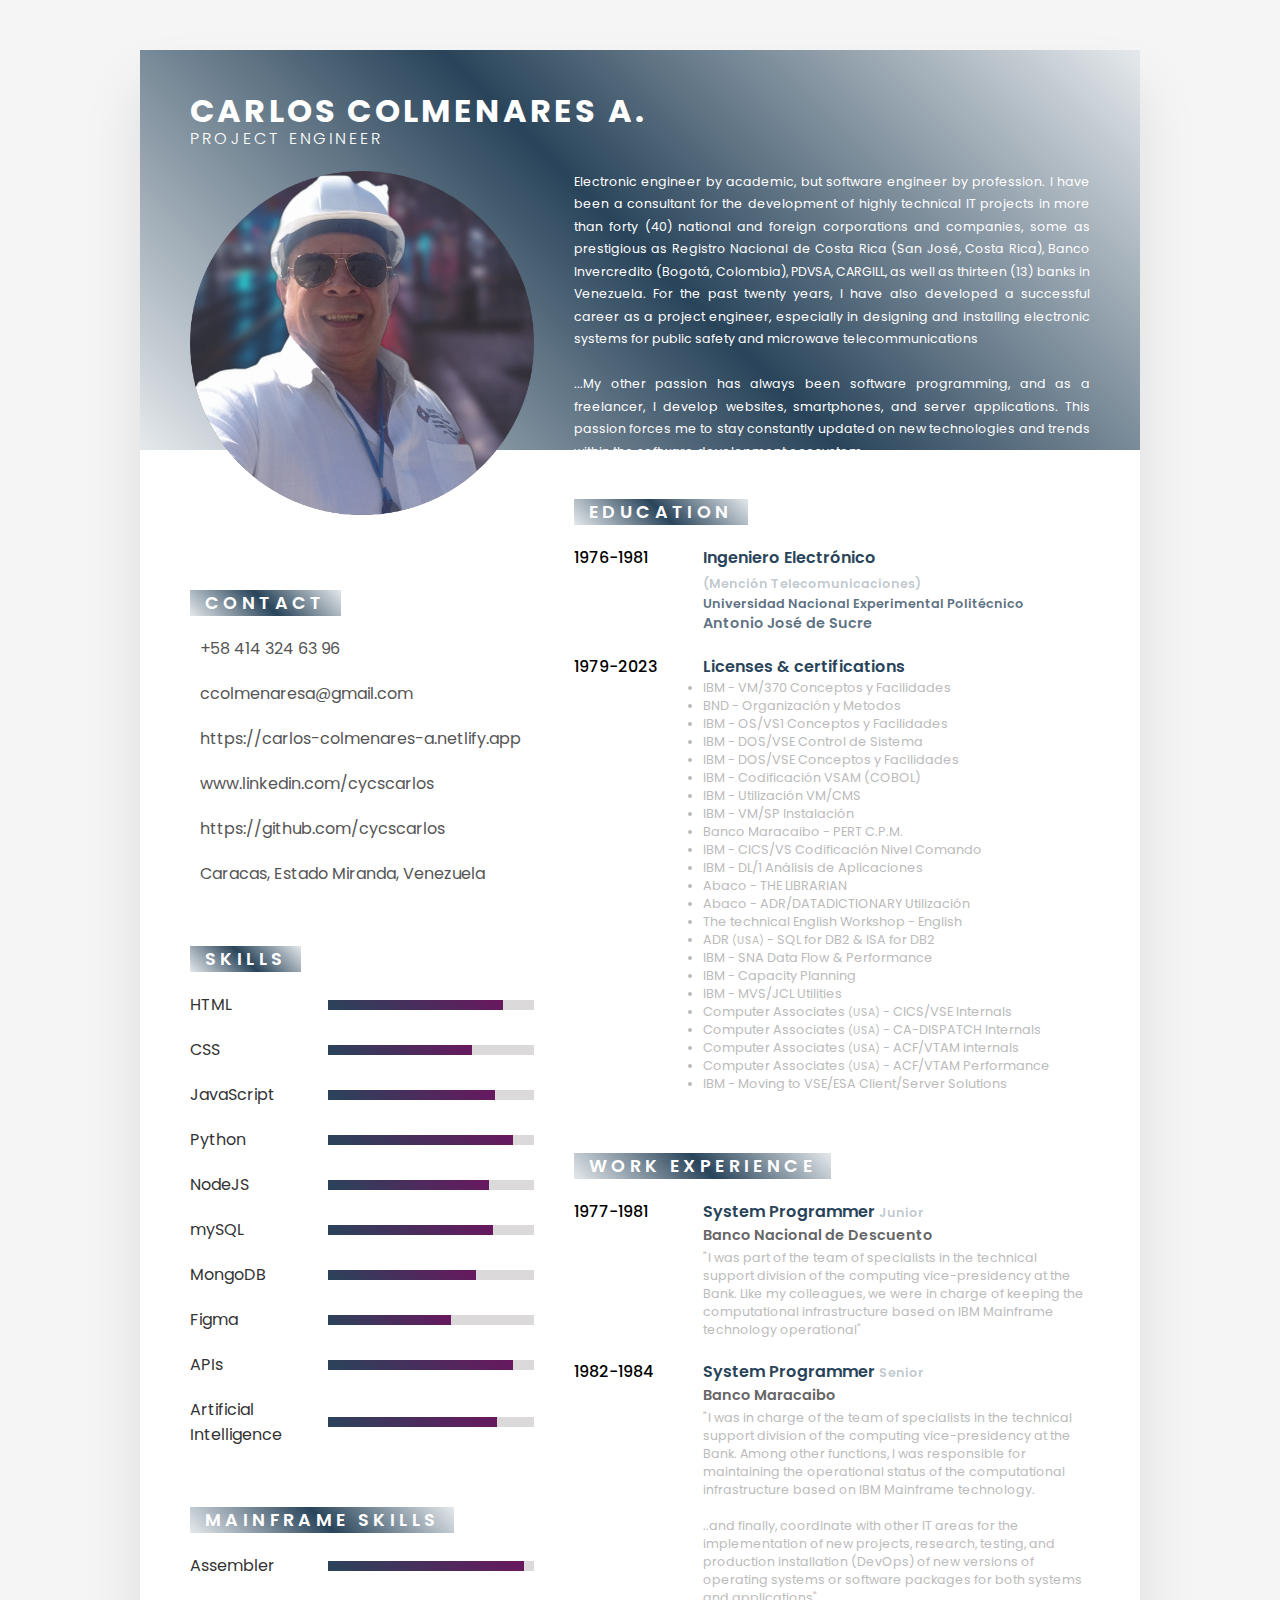
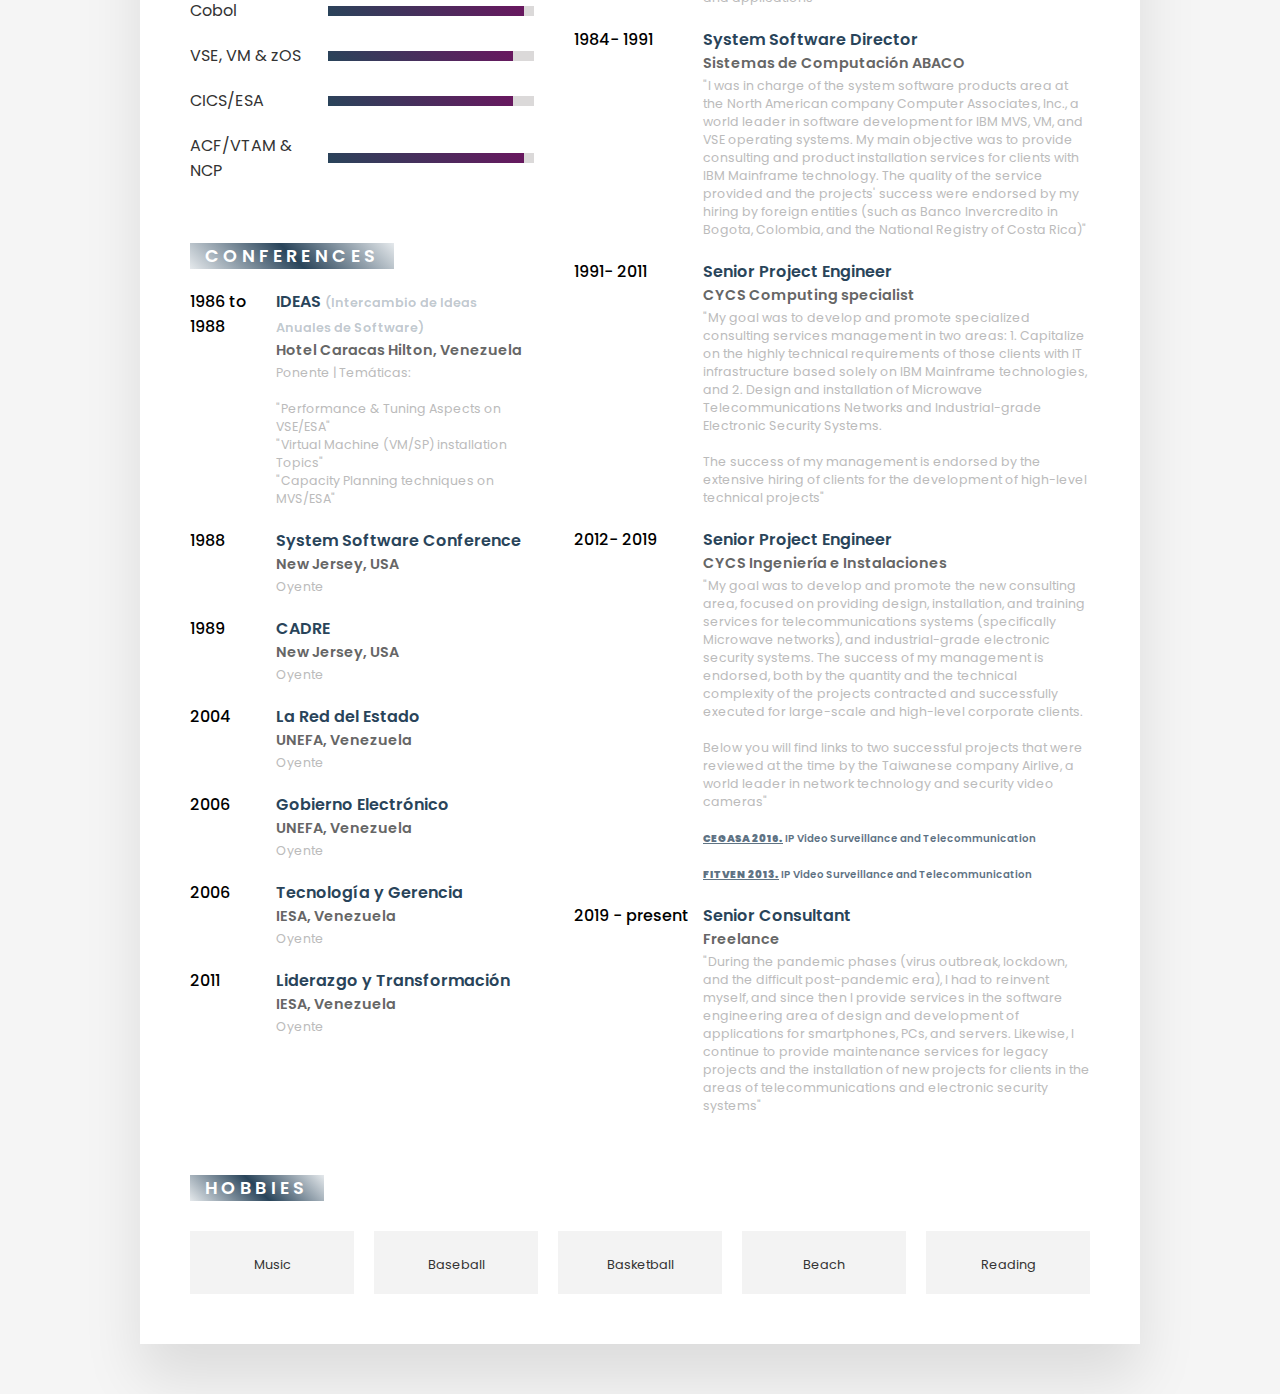
==== index.html @ c53e827c "Title" ====
<!DOCTYPE html>
<html lang="en">
  <head>
    <meta charset="UTF-8" />
    <meta http-equiv="X-UA-Compatible" content="IE=edge" />
    <meta name="viewport" content="width=device-width, initial-scale=1.0" />
    <link
      rel="stylesheet"
      href="https://cdnjs.cloudflare.com/ajax/libs/font-awesome/6.4.0/css/all.min.css"
      integrity="sha512-iecdLmaskl7CVkqkXNQ/ZH/XLlvWZOJyj7Yy7tcenmpD1ypASozpmT/E0iPtmFIB46ZmdtAc9eNBvH0H/ZpiBw=="
      crossorigin="anonymous"
      referrerpolicy="no-referrer"
    />
    <link
      rel="shortcut icon"
      href="./assets/img/favicon.png"
      type="image/x-icon"
    />
    <link rel="stylesheet" href="./assets/css/style.css" />
    <title>CV Clásico | Carlos Colmenares A.</title>
  </head>
  <body>
    <div class="container">
      <div class="top">
        <h2>Carlos Colmenares A.<br /><span>Project Engineer</span></h2>
        <div class="group">
          <div class="leftSide">
            <div class="imgBx">
              <img src="./assets/img/img.png" alt="" />
            </div>
          </div>
          <div class="rightSide">
            <p>
              Electronic engineer by academic, but software engineer by
              profession. I have been a consultant for the development of highly
              technical IT projects in more than forty (40) national and foreign
              corporations and companies, some as prestigious as Registro
              Nacional de Costa Rica (San José, Costa Rica), Banco Invercredito
              (Bogotá, Colombia), PDVSA, CARGILL, as well as thirteen (13) banks
              in Venezuela. For the past twenty years, I have also developed a
              successful career as a project engineer, especially in designing
              and installing electronic systems for public safety and microwave
              telecommunications<br /><br />...My other passion has always been
              software programming, and as a freelancer, I develop websites,
              smartphones, and server applications. This passion forces me to
              stay constantly updated on new technologies and trends within the
              software development ecosystem.
            </p>
          </div>
        </div>
      </div>

      <div class="bottom">
        <div class="left_side">
          <h4>Contact</h4>
          <ul class="contactInfo">
            <li>
              <span class="icon"><i class="fa-solid fa-phone"></i></span>
              <span class="text">+58 414 324 63 96</span>
            </li>
            <li>
              <span class="icon"><i class="fa-solid fa-envelope"></i></span>
              <span class="text">ccolmenaresa@gmail.com</span>
            </li>
            <li>
              <span class="icon"><i class="fa-solid fa-globe"></i></span>
              <a href="https://carlos-colmenares-a.netlify.app" target="_blank"
                ><span class="text"
                  >https://carlos-colmenares-a.netlify.app</span
                ></a
              >
            </li>
            <li>
              <span class="icon"><i class="fa-brands fa-linkedin-in"></i></span>
              <a
                href="https://www.linkedin.com/in/carlos-colmenares-a-5a717375/"
                target="_blank"
                ><span class="text">www.linkedin.com/cycscarlos</span></a
              >
            </li>
            <li>
              <span class="icon"><i class="fa-brands fa-github"></i></span>
              <a href="https://github.com/cycscarlos" target="_blank"
                ><span class="text">https://github.com/cycscarlos</span></a
              >
            </li>
            <li>
              <span class="icon"><i class="fa-solid fa-location-dot"></i></span>
              <span class="text">Caracas, Estado Miranda, Venezuela</span>
            </li>
          </ul>
          <h4>Skills</h4>
          <div class="skills">
            <div class="skillsBox" style="--i: 85%">
              <p>HTML</p>
              <div class="value"></div>
            </div>
            <div class="skillsBox" style="--i: 70%">
              <p>CSS</p>
              <div class="value"></div>
            </div>
            <div class="skillsBox" style="--i: 81%">
              <p>JavaScript</p>
              <div class="value"></div>
            </div>
            <div class="skillsBox" style="--i: 90%">
              <p>Python</p>
              <div class="value"></div>
            </div>
            <div class="skillsBox" style="--i: 78%">
              <p>NodeJS</p>
              <div class="value"></div>
            </div>
            <div class="skillsBox" style="--i: 80%">
              <p>mySQL</p>
              <div class="value"></div>
            </div>
            <div class="skillsBox" style="--i: 72%">
              <p>MongoDB</p>
              <div class="value"></div>
            </div>
            <div class="skillsBox" style="--i: 60%">
              <p>Figma</p>
              <div class="value"></div>
            </div>
            <div class="skillsBox" style="--i: 90%">
              <p>APIs</p>
              <div class="value"></div>
            </div>
            <div class="skillsBox" style="--i: 82%">
              <p>Artificial Intelligence</p>
              <div class="value"></div>
            </div>
          </div>

          <h4>Mainframe skills</h4>
          <div class="skills">
            <div class="skillsBox" style="--i: 95%">
              <p>Assembler</p>
              <div class="value"></div>
            </div>
            <div class="skillsBox" style="--i: 95%">
              <p>Cobol</p>
              <div class="value"></div>
            </div>
            <div class="skillsBox" style="--i: 90%">
              <p>VSE, VM & zOS</p>
              <div class="value"></div>
            </div>
            <div class="skillsBox" style="--i: 90%">
              <p>CICS/ESA</p>
              <div class="value"></div>
            </div>
            <div class="skillsBox" style="--i: 95%">
              <p>ACF/VTAM & NCP</p>
              <div class="value"></div>
            </div>
          </div>

          <h4>Conferences</h4>
          <div class="edu_group">
            <div class="edu_groupBx">
              <p>1986 to 1988</p>
              <div class="value">
                <b
                  >IDEAS
                  <small>(Intercambio de Ideas Anuales de Software)</small
                  ><br /><span>Hotel Caracas Hilton, Venezuela</span></b
                >
                <p>
                  Ponente | Temáticas:<br />
                  <br />
                  "Performance & Tuning Aspects on VSE/ESA"<br />
                  "Virtual Machine (VM/SP) installation Topics"<br />
                  "Capacity Planning techniques on MVS/ESA"
                </p>
              </div>
            </div>
            <div class="edu_groupBx">
              <p>1988</p>
              <div class="value">
                <b
                  >System Software Conference<br /><span
                    >New Jersey, USA</span
                  ></b
                >
                <p>Oyente</p>
              </div>
            </div>
            <div class="edu_groupBx">
              <p>1989</p>
              <div class="value">
                <b>CADRE<br /><span>New Jersey, USA</span></b>
                <p>Oyente</p>
              </div>
            </div>
            <div class="edu_groupBx">
              <p>2004</p>
              <div class="value">
                <b>La Red del Estado<br /><span>UNEFA, Venezuela</span></b>
                <p>Oyente</p>
              </div>
            </div>
            <div class="edu_groupBx">
              <p>2006</p>
              <div class="value">
                <b>Gobierno Electrónico<br /><span>UNEFA, Venezuela</span></b>
                <p>Oyente</p>
              </div>
            </div>
            <div class="edu_groupBx">
              <p>2006</p>
              <div class="value">
                <b>Tecnología y Gerencia<br /><span>IESA, Venezuela</span></b>
                <p>Oyente</p>
              </div>
            </div>
            <div class="edu_groupBx">
              <p>2011</p>
              <div class="value">
                <b
                  >Liderazgo y Transformación<br /><span
                    >IESA, Venezuela</span
                  ></b
                >
                <p>Oyente</p>
              </div>
            </div>
          </div>
        </div>

        <div class="right_side">
          <h4 class="adjstMargin">Education</h4>
          <div class="edu_group">
            <div class="edu_groupBx">
              <p>1976-1981</p>
              <div class="value">
                <b
                  >Ingeniero Electrónico<br />
                  <small>(Mención Telecomunicaciones)</small></b
                >
                <p class="degree">
                  Universidad Nacional Experimental Politécnico
                  <br /><b class="degree">Antonio José de Sucre</b>
                </p>
              </div>
            </div>
            <div class="edu_groupBx">
              <p>1979-2023</p>
              <div class="value">
                <b>Licenses & certifications</b>

                <ul>
                  <li>IBM - VM/370 Conceptos y Facilidades</li>
                  <li>BND - Organización y Metodos</li>
                  <li>IBM - OS/VS1 Conceptos y Facilidades</li>
                  <li>IBM - DOS/VSE Control de Sistema</li>
                  <li>IBM - DOS/VSE Conceptos y Facilidades</li>
                  <li>IBM - Codificación VSAM (COBOL)</li>
                  <li>IBM - Utilización VM/CMS</li>
                  <li>IBM - VM/SP Instalación</li>
                  <li>Banco Maracaibo - PERT C.P.M.</li>
                  <li>IBM - CICS/VS Codificación Nivel Comando</li>
                  <li>IBM - DL/1 Análisis de Aplicaciones</li>
                  <li>Abaco - THE LIBRARIAN</li>
                  <li>Abaco - ADR/DATADICTIONARY Utilización</li>
                  <li>The technical English Workshop - English</li>
                  <li>ADR <small>(USA)</small> - SQL for DB2 & ISA for DB2</li>
                  <li>IBM - SNA Data Flow & Performance</li>
                  <li>IBM - Capacity Planning</li>
                  <li>IBM - MVS/JCL Utilities</li>
                  <li>
                    Computer Associates <small>(USA)</small> - CICS/VSE
                    Internals
                  </li>
                  <li>
                    Computer Associates <small>(USA)</small> - CA-DISPATCH
                    Internals
                  </li>
                  <li>
                    Computer Associates <small>(USA)</small> - ACF/VTAM
                    internals
                  </li>
                  <li>
                    Computer Associates <small>(USA)</small> - ACF/VTAM
                    Performance
                  </li>
                  <li>IBM - Moving to VSE/ESA Client/Server Solutions</li>
                </ul>
              </div>
            </div>
          </div>

          <h4>Work Experience</h4>
          <div class="edu_group">
            <div class="edu_groupBx">
              <p>1977-1981</p>
              <div class="value">
                <b
                  >System Programmer <small>Junior</small><br /><span
                    >Banco Nacional de Descuento</span
                  ></b
                >
                <p>
                  "I was part of the team of specialists in the technical
                  support division of the computing vice-presidency at the Bank.
                  Like my colleagues, we were in charge of keeping the
                  computational infrastructure based on IBM Mainframe technology
                  operational"
                </p>
              </div>
            </div>
            <div class="edu_groupBx">
              <p>1982-1984</p>
              <div class="value">
                <b
                  >System Programmer <small>Senior</small><br /><span
                    >Banco Maracaibo</span
                  ></b
                >
                <p>
                  "I was in charge of the team of specialists in the technical
                  support division of the computing vice-presidency at the Bank.
                  Among other functions, I was responsible for maintaining the
                  operational status of the computational infrastructure based
                  on IBM Mainframe technology.<br /><br />
                  ..and finally, coordinate with other IT areas for the
                  implementation of new projects, research, testing, and
                  production installation (DevOps) of new versions of operating
                  systems or software packages for both systems and
                  applications"
                </p>
              </div>
            </div>
            <div class="edu_groupBx">
              <p>1984- 1991</p>
              <div class="value">
                <b
                  >System Software Director<br /><span
                    >Sistemas de Computación ABACO</span
                  ></b
                >
                <p>
                  "I was in charge of the system software products area at the
                  North American company Computer Associates, Inc., a world
                  leader in software development for IBM MVS, VM, and VSE
                  operating systems. My main objective was to provide consulting
                  and product installation services for clients with IBM
                  Mainframe technology. The quality of the service provided and
                  the projects' success were endorsed by my hiring by foreign
                  entities (such as Banco Invercredito in Bogota, Colombia, and
                  the National Registry of Costa Rica)"
                </p>
              </div>
            </div>
            <div class="edu_groupBx">
              <p>1991- 2011</p>
              <div class="value">
                <b
                  >Senior Project Engineer<br /><span
                    >CYCS Computing specialist</span
                  ></b
                >
                <p>
                  "My goal was to develop and promote specialized consulting
                  services management in two areas: 1. Capitalize on the highly
                  technical requirements of those clients with IT infrastructure
                  based solely on IBM Mainframe technologies, and 2. Design and
                  installation of Microwave Telecommunications Networks and
                  Industrial-grade Electronic Security Systems.<br /><br />The
                  success of my management is endorsed by the extensive hiring
                  of clients for the development of high-level technical
                  projects"
                </p>
              </div>
            </div>
            <div class="edu_groupBx">
              <p>2012- 2019</p>
              <div class="value">
                <b
                  >Senior Project Engineer<br /><span
                    >CYCS Ingeniería e Instalaciones</span
                  ></b
                >
                <p>
                  "My goal was to develop and promote the new consulting area,
                  focused on providing design, installation, and training
                  services for telecommunications systems (specifically
                  Microwave networks), and industrial-grade electronic security
                  systems. The success of my management is endorsed, both by the
                  quantity and the technical complexity of the projects
                  contracted and successfully executed for large-scale and
                  high-level corporate clients.
                  <br /><br />Below you will find links to two successful
                  projects that were reviewed at the time by the Taiwanese
                  company Airlive, a world leader in network technology and
                  security video cameras"<br /><br />

                  <span class="icon"
                    ><i class="fa-solid fa-arrow-up-right-from-square"></i>
                  </span>
                  <a
                    href="https://airlivela.blogspot.com/2016/04/implementan-un-sistema-de-video.html?utm_source=feedburner&utm_medium=email&utm_campaign=Feed:+blogspot/nkNtE+(Air+Live+Latin+America)"
                    target="_blank"
                    ><span class="text"
                      ><strong>CEGASA 2016.</strong> IP Video Surveillance and
                      Telecommunication</span
                    ></a
                  ><br /><br />
                  <span class="icon"
                    ><i class="fa-solid fa-arrow-up-right-from-square"></i
                  ></span>
                  <a
                    href="https://airlivela.blogspot.com/2013/11/fitven-2013-de-venezuela-confio-en-las.html?utm_source=feedburner&utm_medium=email&utm_campaign=Feed:+blogspot/nkNtE+(Air+Live+Latin+America)"
                    target="_blank"
                    ><span class="text"
                      ><strong>FITVEN 2013.</strong> IP Video Surveillance and
                      Telecommunication</span
                    ></a
                  >
                </p>
              </div>
            </div>
            <div class="edu_groupBx">
              <p>2019 - present</p>
              <div class="value">
                <b>Senior Consultant<br /><span>Freelance</span></b>
                <p>
                  "During the pandemic phases (virus outbreak, lockdown, and the
                  difficult post-pandemic era), I had to reinvent myself, and
                  since then I provide services in the software engineering area
                  of design and development of applications for smartphones,
                  PCs, and servers. Likewise, I continue to provide maintenance
                  services for legacy projects and the installation of new
                  projects for clients in the areas of telecommunications and
                  electronic security systems"
                </p>
              </div>
            </div>
          </div>
        </div>
      </div>

      <div class="hobbies">
        <h4>Hobbies</h4>
        <ul>
          <li>
            <i class="fa-solid fa-music"></i>
            <p>Music</p>
          </li>
          <li>
            <i class="fa-solid fa-baseball-bat-ball"></i>
            <p>Baseball</p>
          </li>
          <li>
            <i class="fa-solid fa-basketball"></i>
            <p>Basketball</p>
          </li>
          <li>
            <i class="fa-solid fa-umbrella-beach"></i>
            <p>Beach</p>
          </li>
          <li>
            <i class="fa-solid fa-book"></i>
            <p>Reading</p>
          </li>
        </ul>
      </div>
    </div>
  </body>
</html>
---- assets/css/style.css ----
@import url("https://fonts.googleapis.com/css2?family=Open+Sans+Condensed:ital,wght@0,300;0,700;1,300&family=Open+Sans:ital,wght@0,300;0,400;1,300&family=Poppins:200,300,400,500,600,700,800,900&display=swap");

* {
  margin: 0;
  box-sizing: border-box;
  padding: 0;
  font-family: "Poppins", sans-serif;
}

body {
  display: flex;
  justify-content: center;
  align-items: center;
  min-height: 100vh;
  background-color: #f5f5f5;

  --step--4: clamp(0.58rem, 0.55rem + 0.12vw, 0.64rem);
  --step--3: clamp(0.69rem, 0.65rem + 0.21vw, 0.8rem);
  --step--2: clamp(0.75rem, 0.71rem + 0.27vw, 0.9rem);
  --step--1: clamp(0.83rem, 0.77rem + 0.33vw, 1rem);

  --h2: clamp(1rem, 0.0282rem + 3.7559vw, 2rem); /* 2em */
  --subtitle: clamp(0.4rem, -0.007rem + 1.57vw, 1rem); /* .4em */
  --hero: clamp(0.625rem, 0.519rem + 0.41vw, 0.781rem); /* 0.75em; */
  --h4: clamp(0.875rem, 0.722rem + 0.59vw, 1.1rem); /* 1.1em; */
}

.container {
  position: relative;
  width: 100%;
  max-width: 1000px;
  min-height: 1000px;
  background: #fff;
  margin: 50px;
  box-shadow: 0 35px 55px rgba(0, 0, 0, 0.1);
}

.top {
  position: relative;
  width: 100%;
  height: 400px;
  /* height: fit-content; */
  /* background: linear-gradient(45deg, #29445a, #69175f); */
  background: linear-gradient(45deg, #e5e9ec, #29445a, #e5e9ec);
  padding: 50px;
}

h2 {
  font-size: var(--h2);
  color: #fff;
  text-transform: uppercase;
  line-height: 0.7em;
  letter-spacing: 0.1em;
}

h2 span {
  font-size: var(--subtitle);
  font-weight: 300;
}

.group {
  position: relative;
  display: grid;
  gap: 40px;
  width: 100%;
  grid-template-columns: 2fr 3fr;
  margin-top: 20px;
}

.group .imgBx {
  position: relative;
  width: 100%;
}

.group .imgBx img {
  /* width: 100%; */
  /* width: clamp(250px, 100%, 800px); */
  width: clamp(10vw, 100%, 110%);
}

.group p {
  font-size: var(--hero);
  line-height: 1.8;
  text-align: justify;
  color: #fff;
}

.bottom {
  position: relative;
  display: grid;
  margin: 50px 50px 0;
  gap: 40px;
  grid-template-columns: 2fr 3fr;
}

.bottom .left_side {
  margin-top: 50px;
}

h4 {
  font-size: var(--h4);
  text-transform: uppercase;
  letter-spacing: 0.25em;
  color: #fff;
  /* background: linear-gradient(30deg, #29445a, #69175f, #29445a); */
  background: linear-gradient(45deg, #e5e9ec, #29445a, #e5e9ec);
  font-weight: 600;
  padding: 0 15px;
  margin-top: 40px;
  display: inline-flex;
}

.contactInfo {
  position: relative;
  display: flex;
  flex-direction: column;
  gap: 20px;
  margin: 20px 0;
}

.contactInfo li {
  list-style: none;
  display: flex;
  gap: 10px;
  font-size: var(--step--1);
}

.contactInfo li a {
  text-decoration: none;
}

.contactInfo li .icon {
  color: #29575a;
}

.contactInfo li .text {
  color: #555;
}

.contactInfo li a span.text:hover {
  color: #aadadd;
}

.skills {
  position: relative;
  width: 100%;
  display: flex;
  flex-direction: column;
  gap: 20px;
  margin: 20px 0;
}

.skills .skillsBox {
  position: relative;
  display: grid;
  align-items: center;
  grid-template-columns: 2fr 3fr;
}

.skills .skillsBox p {
  color: #333;
  font-size: var(--step--1);
}

.skills .skillsBox .value {
  position: relative;
  width: 100%;
  height: 10px;
  /* background: #eee; */
  background: #dbd9d9;
}

.skills .skillsBox .value::before {
  content: "";
  position: absolute;
  width: var(--i);
  height: 100%;
  background: linear-gradient(45deg, #29445a, #69175f);
}

.skills .value {
  font-size: var(--step--1);
}

.adjstMargin {
  margin-top: -10px;
}

.edu_group {
  position: relative;
  width: 100%;
  display: flex;
  flex-direction: column;
  gap: 20px;
  margin: 20px 0;
}

.edu_groupBx {
  position: relative;
  display: grid;
  grid-template-columns: 1fr 3fr;
}

.edu_groupBx p:nth-child(1) {
  font-weight: 500;
  font-size: var(--step--1);
}

.edu_groupBx .value b {
  font-weight: 600;
  color: #29445a;
  font-size: var(--step--1);
}

.edu_groupBx .value b span {
  position: relative;
  top: -2px;

  font-size: var(--step--2);
  color: #666;
}

.edu_groupBx .value b small {
  font-size: var(--step--3);
  color: rgb(41, 68, 90, 0.3);
}

.edu_groupBx .value b.degree {
  font-weight: 600;
  color: rgb(41, 68, 90, 0.75);
  font-size: var(--step--2);
}

.edu_groupBx .value p {
  font-size: var(--hero);
  color: #bbb;
}

.edu_groupBx .value p.degree {
  font-size: var(--step--3);
  font-weight: 600;
  color: rgb(41, 68, 90, 0.75);
}

.edu_groupBx .value p a {
  text-decoration: none;
  font-size: var(--step--4);
  font-weight: 600;
  color: rgb(41, 68, 90, 0.75);
}

.edu_groupBx .value p a:hover {
  color: #aadadd;
}

.edu_groupBx .value p a span strong {
  text-decoration: underline;
}

.edu_groupBx .value li {
  color: #bbb;
  font-size: var(--step--3);
}

.edu_groupBx .value .icon {
  color: #294429;
}

.hobbies {
  padding: 0 50px 50px;
}

.hobbies ul {
  display: flex;
  margin-top: 30px;
  gap: 20px;
  justify-content: space-between;
}

.hobbies ul li {
  list-style: none;
  color: #333;
  width: calc(100% / 5);
  padding: 20px 0;
  display: flex;
  flex-direction: column;
  gap: 5px;
  background: #f3f3f3;
  text-align: center;
  cursor: pointer;
}

.hobbies ul li:hover {
  /* background: linear-gradient(30deg, #29445a, #69175f, #29445a); */
  background: linear-gradient(30deg, #29445a, #69175f, #e5e9ec);
  color: #fff;
}

.hobbies ul li i {
  font-size: var(--h2);
}

.hobbies ul li p {
  font-size: var(--step--3);
}

@media only screen and (max-width: 500px) {
  .group,
  .bottom,
  .skills .skillsBox,
  .edu_groupBx {
    grid-template-columns: 1fr;
  }
  .top {
    position: relative;
    width: 100%;
    height: fit-content;
    padding: 50px;
  }

  h4,
  .bottom,
  .left_side {
    margin-top: 10px;
  }
}

@media only screen and (min-width: 501px) and (max-width: 768px) {
  .group {
    grid-template-columns: 1fr;
  }
  .bottom,
  .skills .skillsBox,
  .edu_groupBx {
    grid-template-columns: 0.5fr 1.5fr;
  }
  .group,
  .bottom {
    gap: 10px;
  }
  .bottom {
    margin: 50px 10px 0;
  }
  .top {
    position: relative;
    width: 100%;
    height: fit-content;
    padding: 50px;
  }
}

@media only screen and (min-width: 769px) and (max-width: 1070px) {
  .top {
    position: relative;
    width: 100%;
    height: fit-content;
    padding: 50px;
  }
}
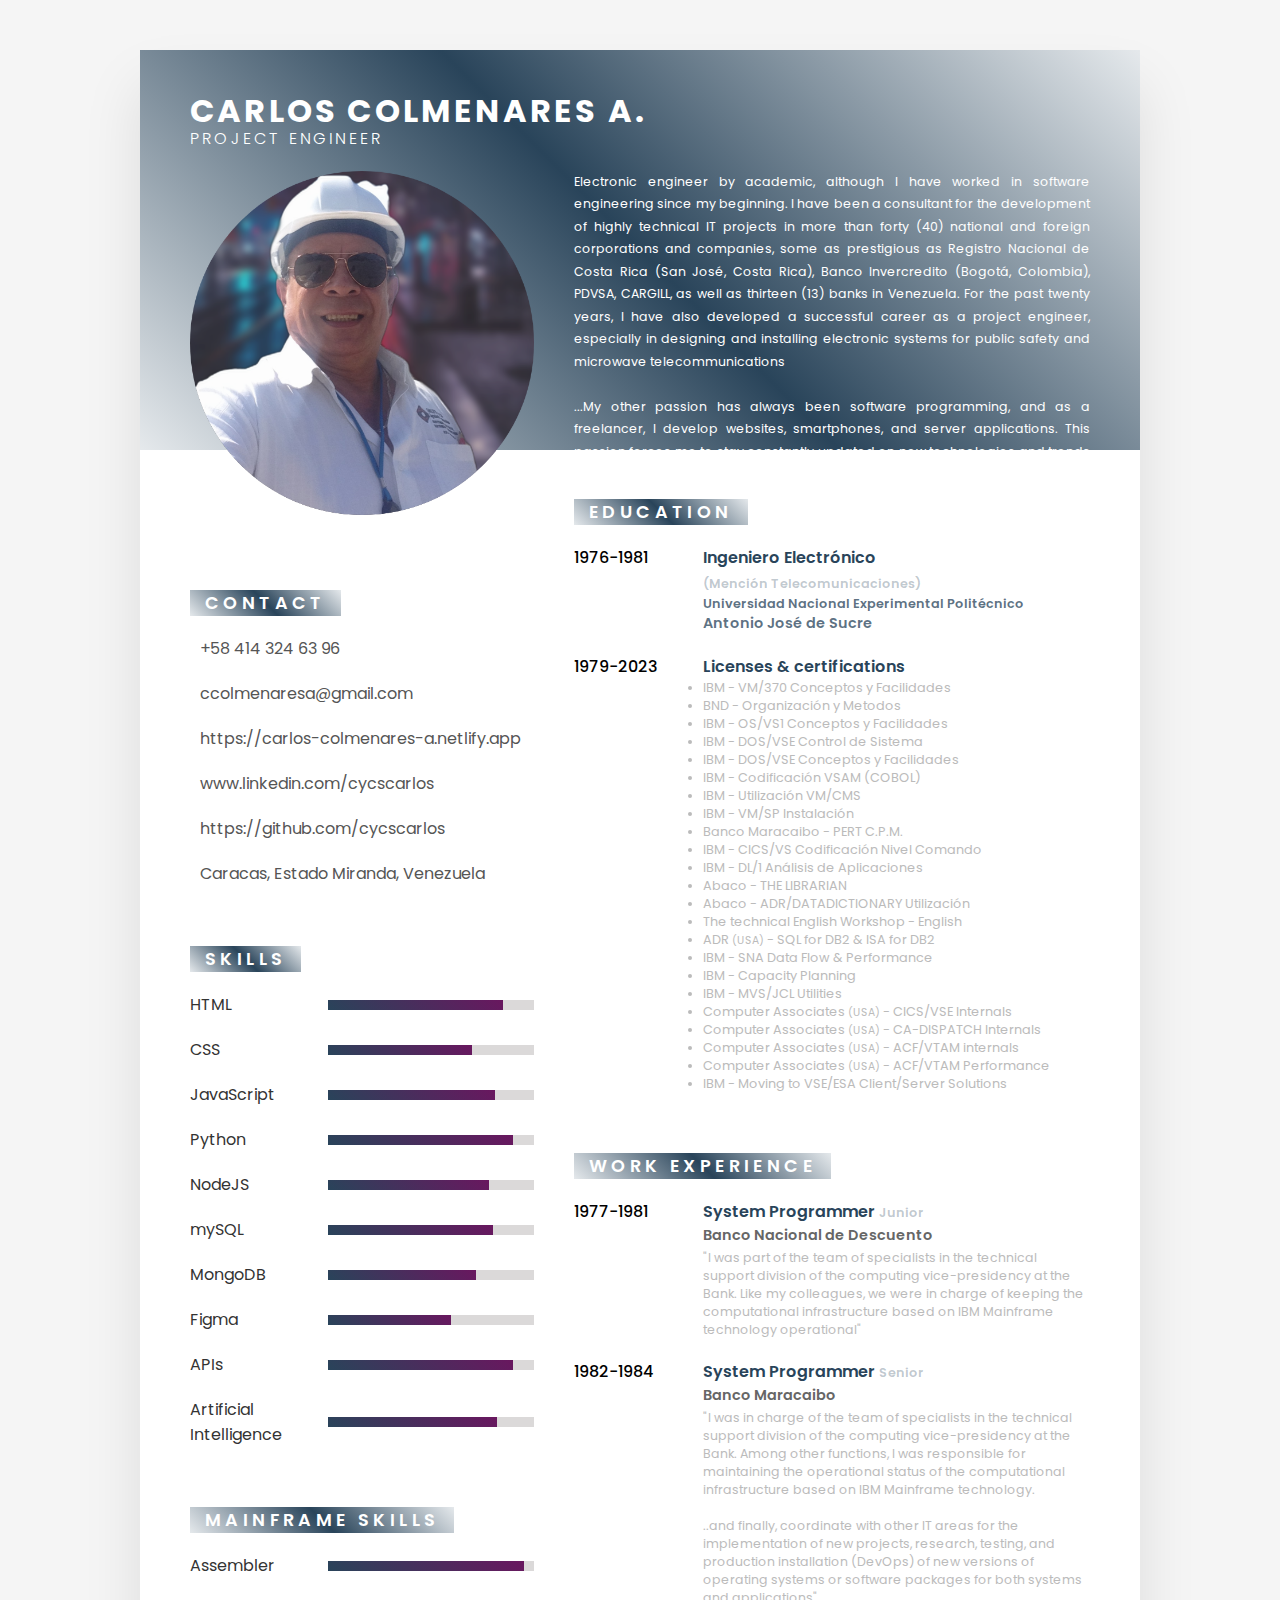
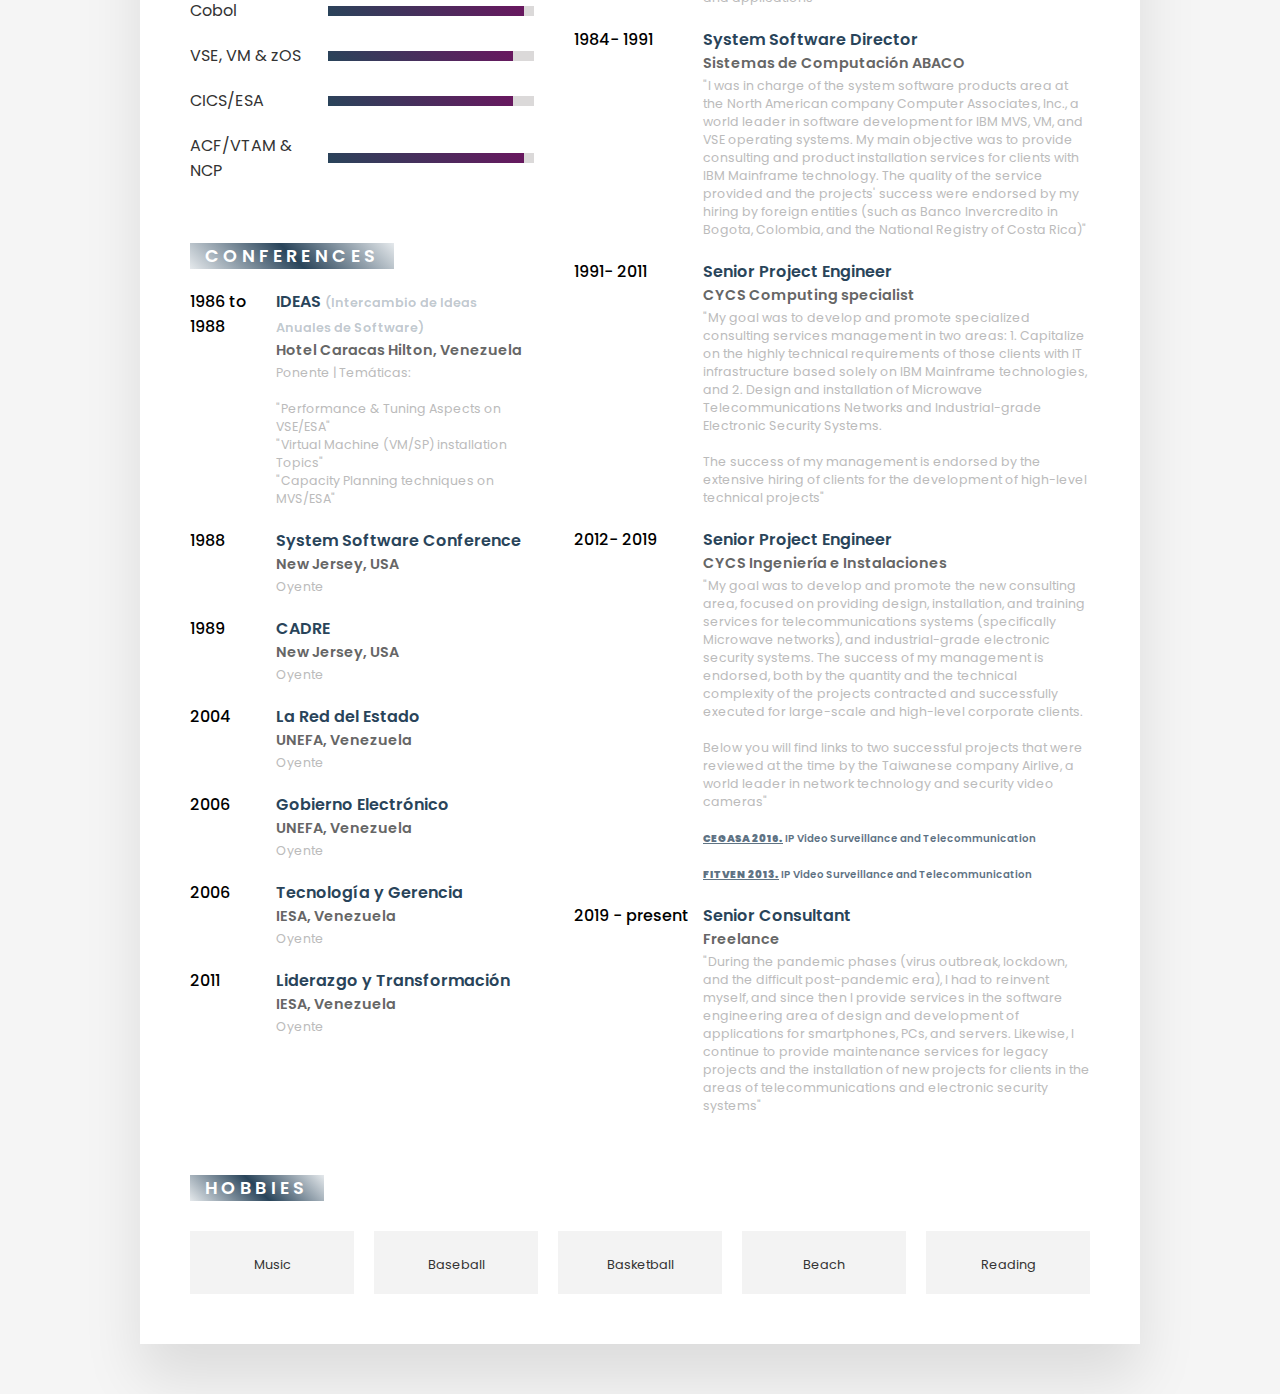
==== commit dada6720: "profile content" ====
--- a/index.html
+++ b/index.html
@@ -31,20 +31,21 @@
           </div>
           <div class="rightSide">
             <p>
-              Electronic engineer by academic, but software engineer by
-              profession. I have been a consultant for the development of highly
-              technical IT projects in more than forty (40) national and foreign
-              corporations and companies, some as prestigious as Registro
-              Nacional de Costa Rica (San José, Costa Rica), Banco Invercredito
-              (Bogotá, Colombia), PDVSA, CARGILL, as well as thirteen (13) banks
-              in Venezuela. For the past twenty years, I have also developed a
-              successful career as a project engineer, especially in designing
-              and installing electronic systems for public safety and microwave
-              telecommunications<br /><br />...My other passion has always been
-              software programming, and as a freelancer, I develop websites,
-              smartphones, and server applications. This passion forces me to
-              stay constantly updated on new technologies and trends within the
-              software development ecosystem.
+              Electronic engineer by academic, although I have worked in
+              software engineering since my beginning. I have been a consultant
+              for the development of highly technical IT projects in more than
+              forty (40) national and foreign corporations and companies, some
+              as prestigious as Registro Nacional de Costa Rica (San José, Costa
+              Rica), Banco Invercredito (Bogotá, Colombia), PDVSA, CARGILL, as
+              well as thirteen (13) banks in Venezuela. For the past twenty
+              years, I have also developed a successful career as a project
+              engineer, especially in designing and installing electronic
+              systems for public safety and microwave telecommunications<br /><br />...My
+              other passion has always been software programming, and as a
+              freelancer, I develop websites, smartphones, and server
+              applications. This passion forces me to stay constantly updated on
+              new technologies and trends within the software development
+              ecosystem.
             </p>
           </div>
         </div>
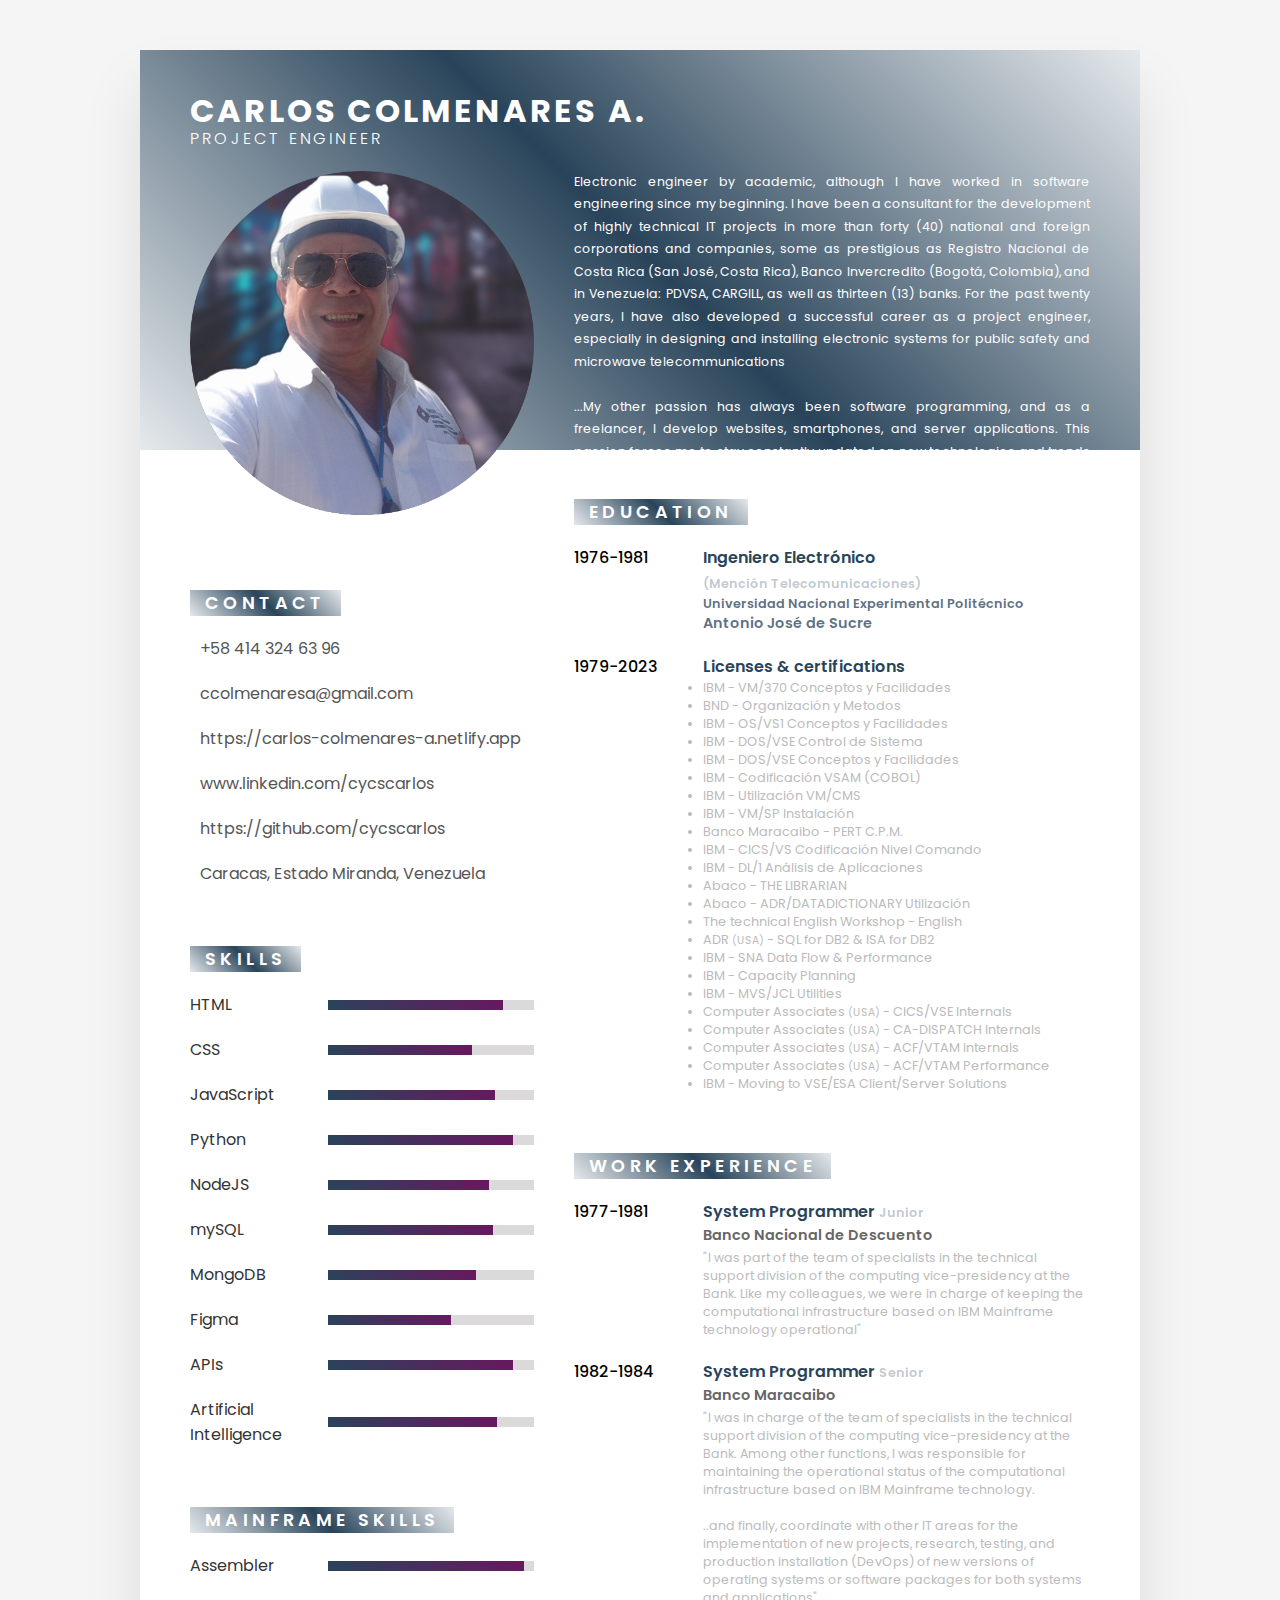
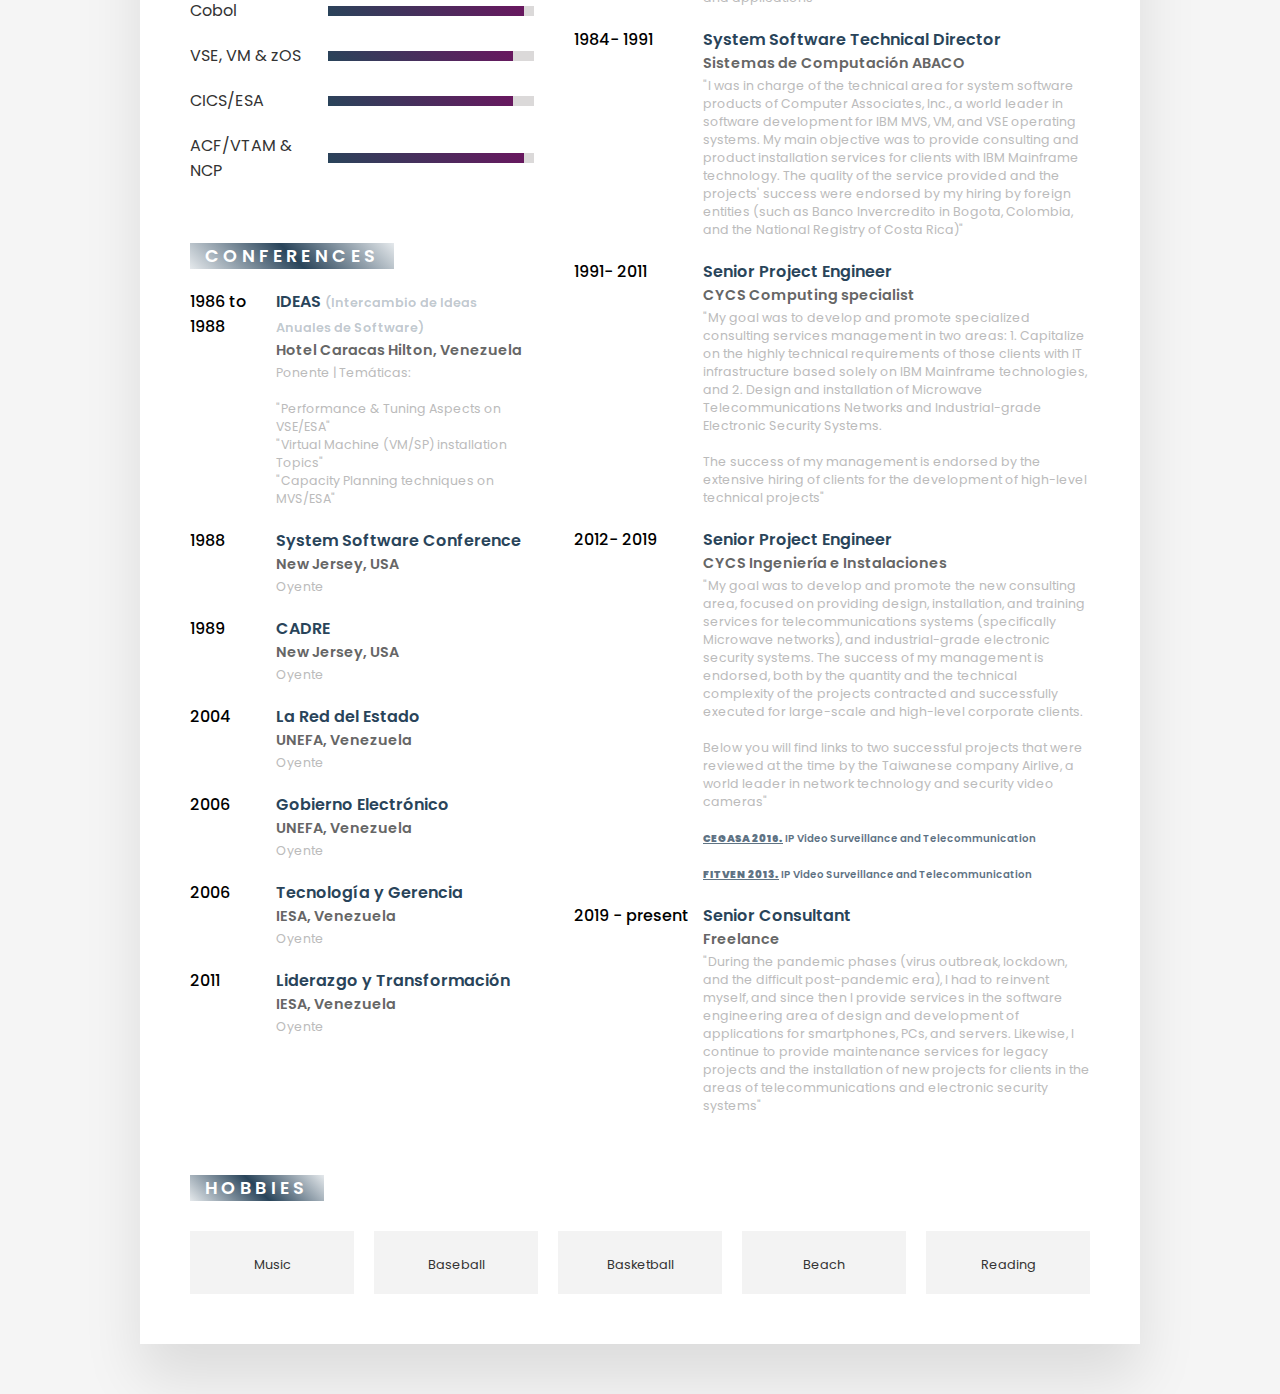
==== commit ed45c579: "Ajustes al contenido" ====
--- a/index.html
+++ b/index.html
@@ -36,16 +36,16 @@
               for the development of highly technical IT projects in more than
               forty (40) national and foreign corporations and companies, some
               as prestigious as Registro Nacional de Costa Rica (San José, Costa
-              Rica), Banco Invercredito (Bogotá, Colombia), PDVSA, CARGILL, as
-              well as thirteen (13) banks in Venezuela. For the past twenty
-              years, I have also developed a successful career as a project
-              engineer, especially in designing and installing electronic
-              systems for public safety and microwave telecommunications<br /><br />...My
-              other passion has always been software programming, and as a
-              freelancer, I develop websites, smartphones, and server
-              applications. This passion forces me to stay constantly updated on
-              new technologies and trends within the software development
-              ecosystem.
+              Rica), Banco Invercredito (Bogotá, Colombia), and in Venezuela:
+              PDVSA, CARGILL, as well as thirteen (13) banks. For the past
+              twenty years, I have also developed a successful career as a
+              project engineer, especially in designing and installing
+              electronic systems for public safety and microwave
+              telecommunications<br /><br />...My other passion has always been
+              software programming, and as a freelancer, I develop websites,
+              smartphones, and server applications. This passion forces me to
+              stay constantly updated on new technologies and trends within the
+              software development ecosystem.
             </p>
           </div>
         </div>
@@ -337,18 +337,18 @@
               <p>1984- 1991</p>
               <div class="value">
                 <b
-                  >System Software Director<br /><span
+                  >System Software Technical Director<br /><span
                     >Sistemas de Computación ABACO</span
                   ></b
                 >
                 <p>
-                  "I was in charge of the system software products area at the
-                  North American company Computer Associates, Inc., a world
-                  leader in software development for IBM MVS, VM, and VSE
-                  operating systems. My main objective was to provide consulting
-                  and product installation services for clients with IBM
-                  Mainframe technology. The quality of the service provided and
-                  the projects' success were endorsed by my hiring by foreign
+                  "I was in charge of the technical area for system software
+                  products of Computer Associates, Inc., a world leader in
+                  software development for IBM MVS, VM, and VSE operating
+                  systems. My main objective was to provide consulting and
+                  product installation services for clients with IBM Mainframe
+                  technology. The quality of the service provided and the
+                  projects' success were endorsed by my hiring by foreign
                   entities (such as Banco Invercredito in Bogota, Colombia, and
                   the National Registry of Costa Rica)"
                 </p>
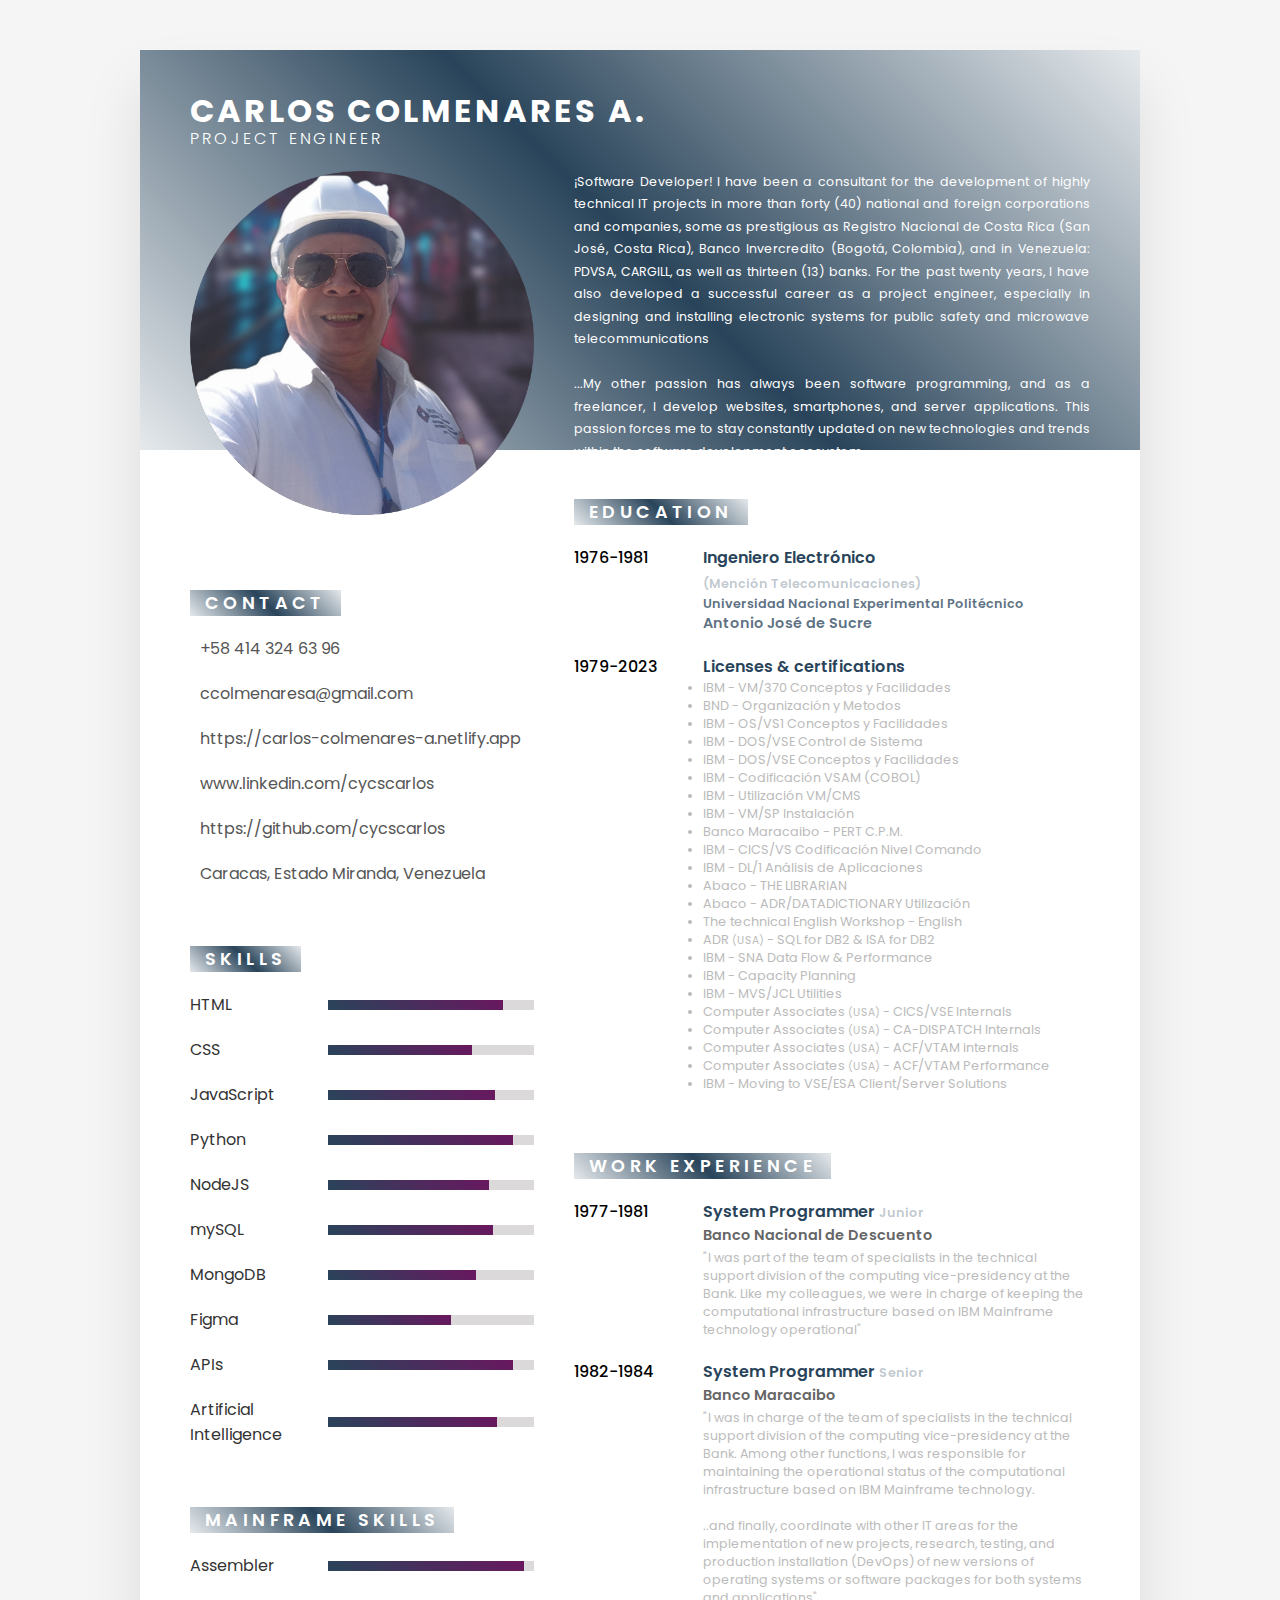
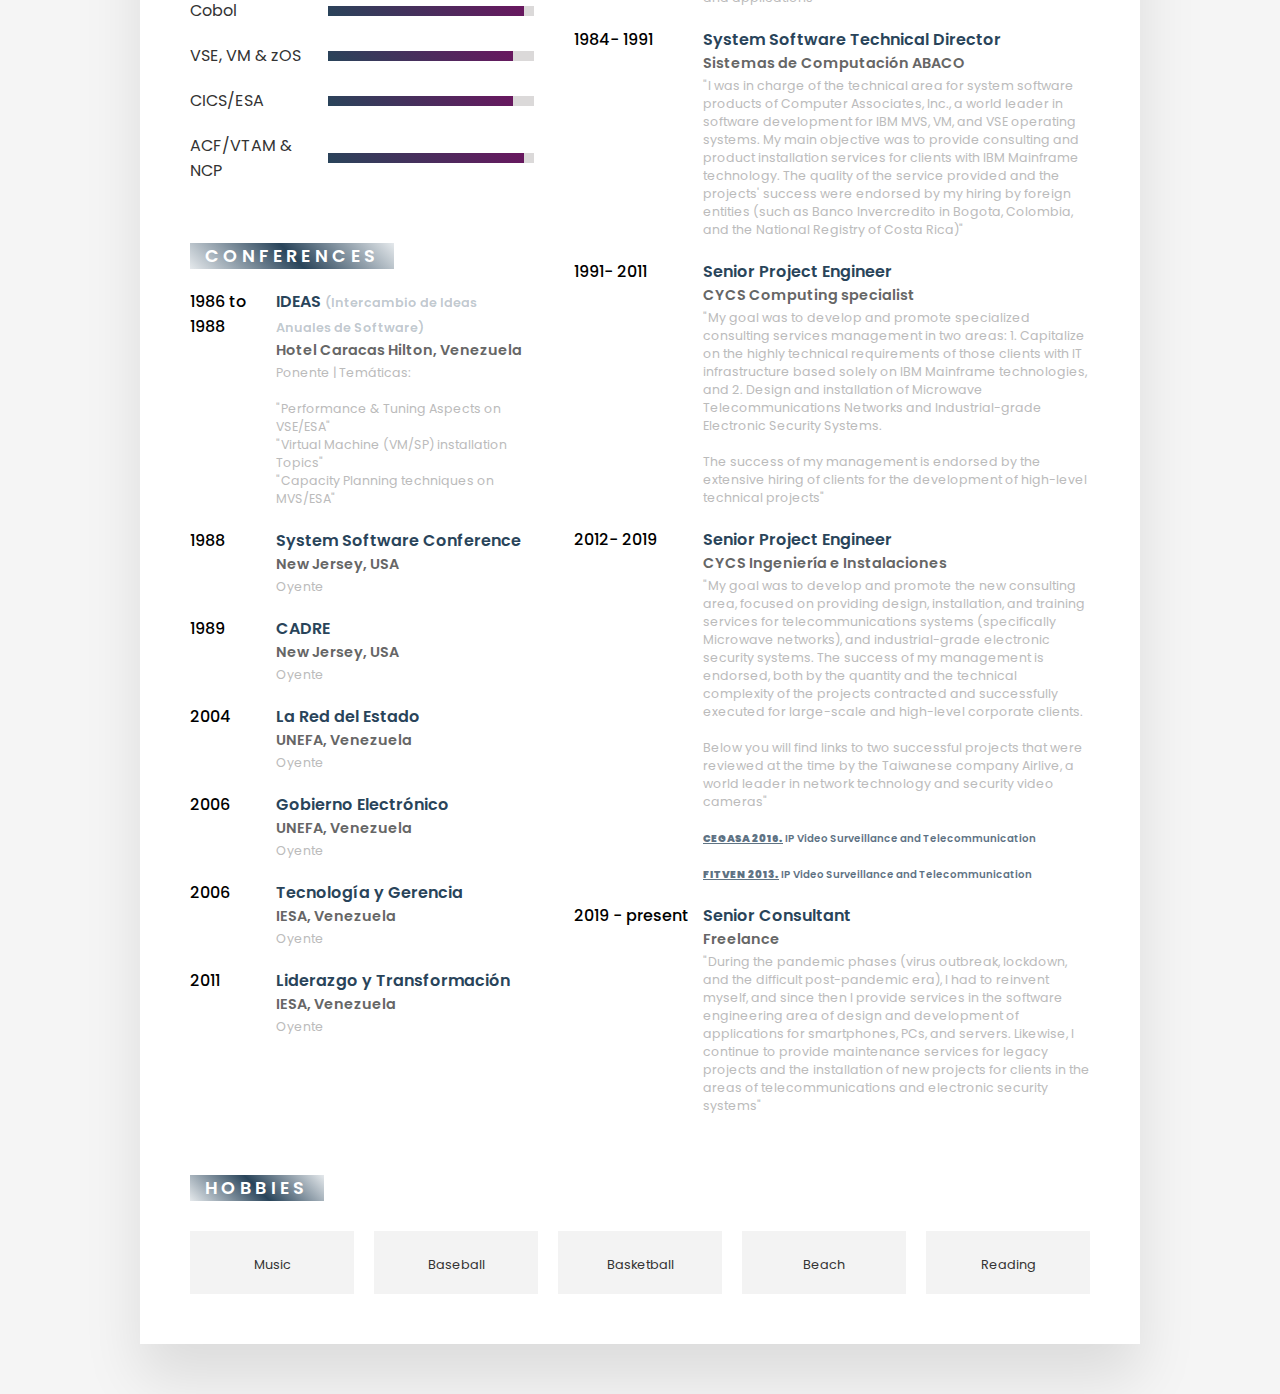
==== commit 84dc6df9: "Profile content" ====
--- a/index.html
+++ b/index.html
@@ -31,8 +31,7 @@
           </div>
           <div class="rightSide">
             <p>
-              Electronic engineer by academic, although I have worked in
-              software engineering since my beginning. I have been a consultant
+              ¡Software Developer! I have been a consultant
               for the development of highly technical IT projects in more than
               forty (40) national and foreign corporations and companies, some
               as prestigious as Registro Nacional de Costa Rica (San José, Costa
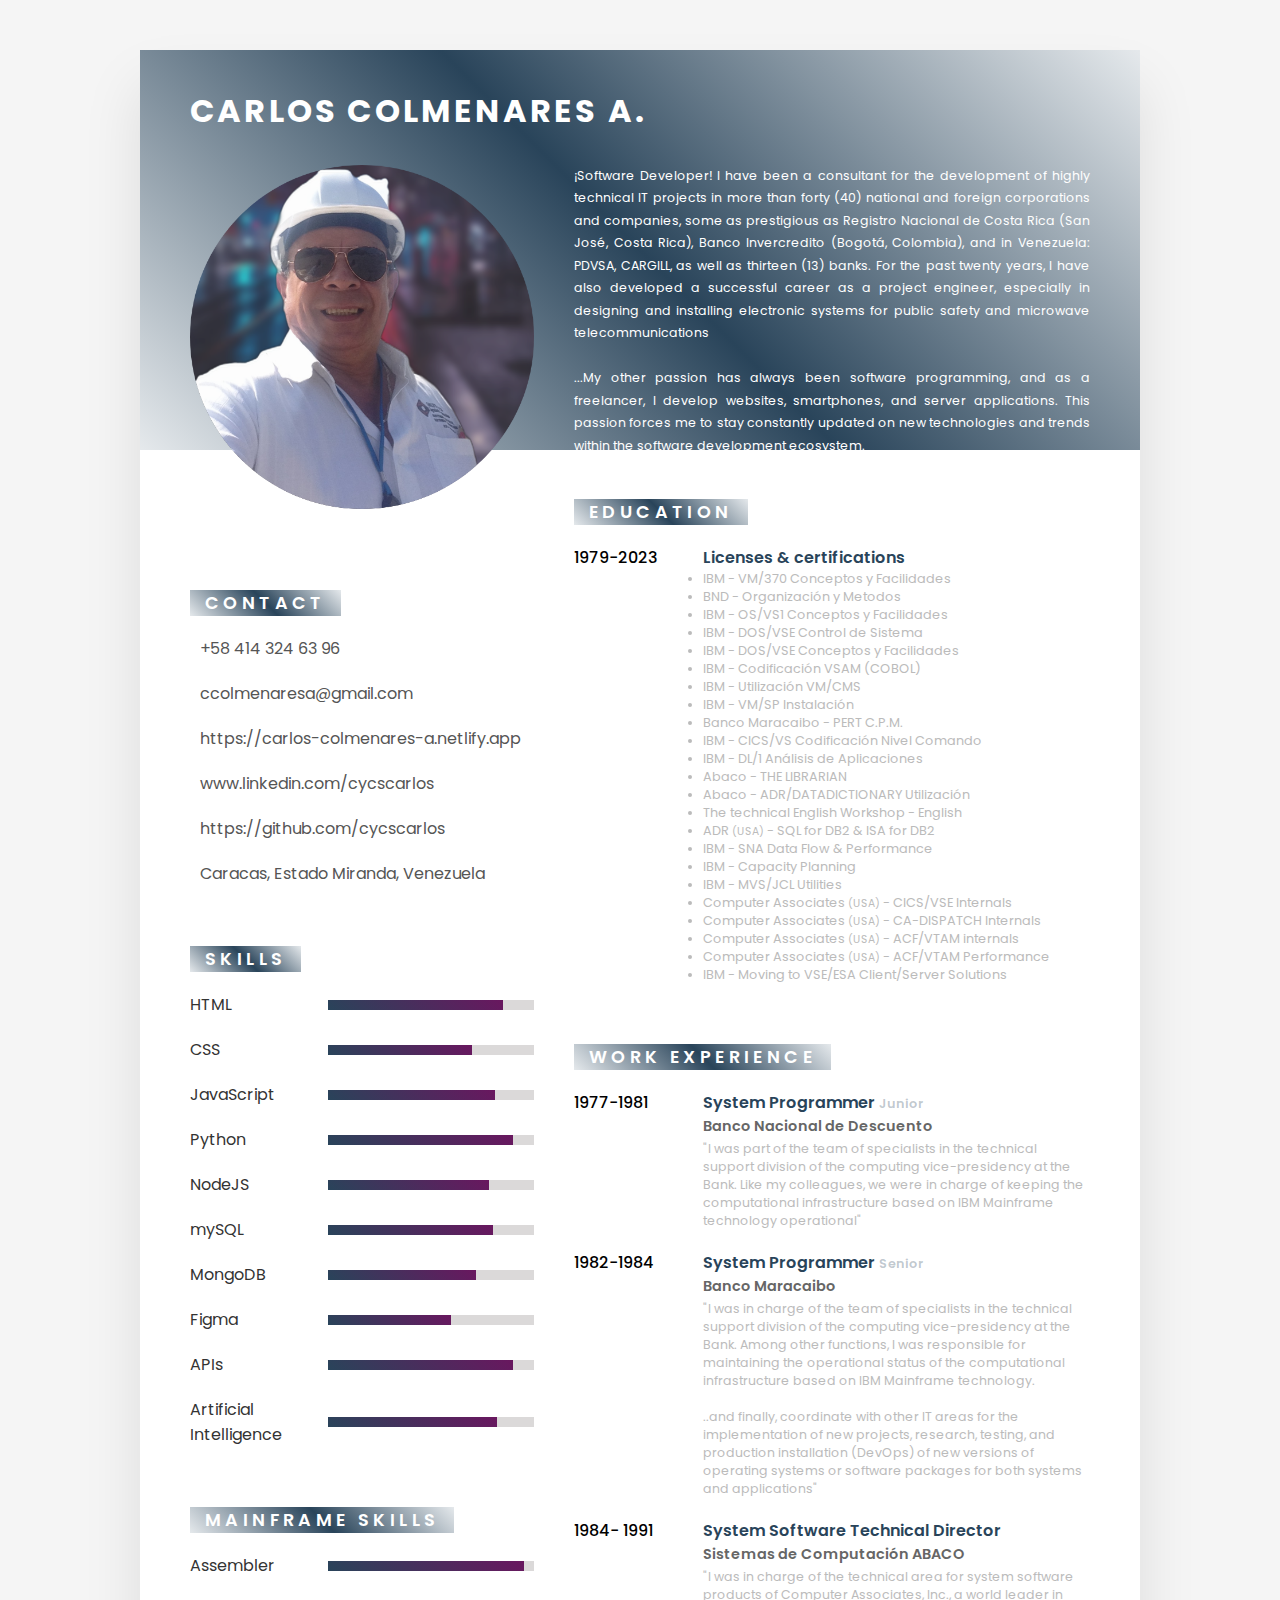
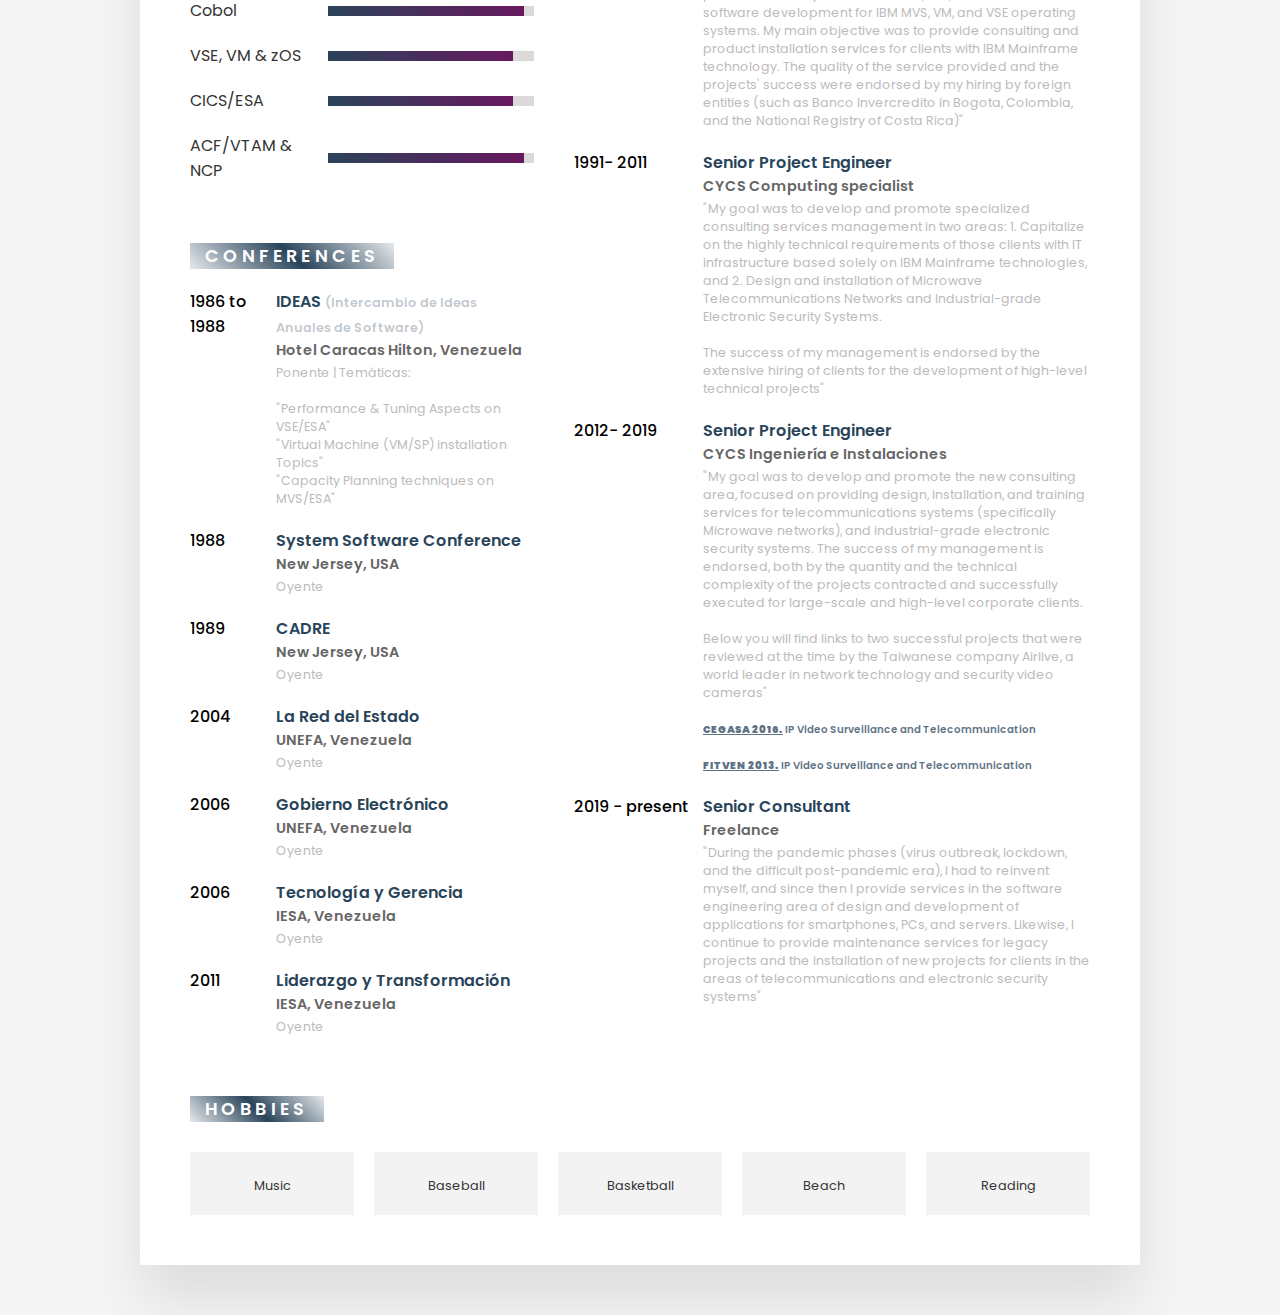
==== commit 1a552aec: "Se creó un gitignore" ====
--- a/index.html
+++ b/index.html
@@ -22,7 +22,8 @@
   <body>
     <div class="container">
       <div class="top">
-        <h2>Carlos Colmenares A.<br /><span>Project Engineer</span></h2>
+        <!-- <h2>Carlos Colmenares A.<br /><span>Software Developer & Consulting services specialist</span></h2> -->
+        <h2>Carlos Colmenares A.<br /><br /></h2>
         <div class="group">
           <div class="leftSide">
             <div class="imgBx">
@@ -31,20 +32,20 @@
           </div>
           <div class="rightSide">
             <p>
-              ¡Software Developer! I have been a consultant
-              for the development of highly technical IT projects in more than
-              forty (40) national and foreign corporations and companies, some
-              as prestigious as Registro Nacional de Costa Rica (San José, Costa
-              Rica), Banco Invercredito (Bogotá, Colombia), and in Venezuela:
-              PDVSA, CARGILL, as well as thirteen (13) banks. For the past
-              twenty years, I have also developed a successful career as a
-              project engineer, especially in designing and installing
-              electronic systems for public safety and microwave
-              telecommunications<br /><br />...My other passion has always been
-              software programming, and as a freelancer, I develop websites,
-              smartphones, and server applications. This passion forces me to
-              stay constantly updated on new technologies and trends within the
-              software development ecosystem.
+              ¡Software Developer! I have been a consultant for the development
+              of highly technical IT projects in more than forty (40) national
+              and foreign corporations and companies, some as prestigious as
+              Registro Nacional de Costa Rica (San José, Costa Rica), Banco
+              Invercredito (Bogotá, Colombia), and in Venezuela: PDVSA, CARGILL,
+              as well as thirteen (13) banks. For the past twenty years, I have
+              also developed a successful career as a project engineer,
+              especially in designing and installing electronic systems for
+              public safety and microwave telecommunications<br /><br />...My
+              other passion has always been software programming, and as a
+              freelancer, I develop websites, smartphones, and server
+              applications. This passion forces me to stay constantly updated on
+              new technologies and trends within the software development
+              ecosystem.
             </p>
           </div>
         </div>
@@ -232,7 +233,7 @@
         <div class="right_side">
           <h4 class="adjstMargin">Education</h4>
           <div class="edu_group">
-            <div class="edu_groupBx">
+            <!-- <div class="edu_groupBx">
               <p>1976-1981</p>
               <div class="value">
                 <b
@@ -244,7 +245,7 @@
                   <br /><b class="degree">Antonio José de Sucre</b>
                 </p>
               </div>
-            </div>
+            </div> -->
             <div class="edu_groupBx">
               <p>1979-2023</p>
               <div class="value">
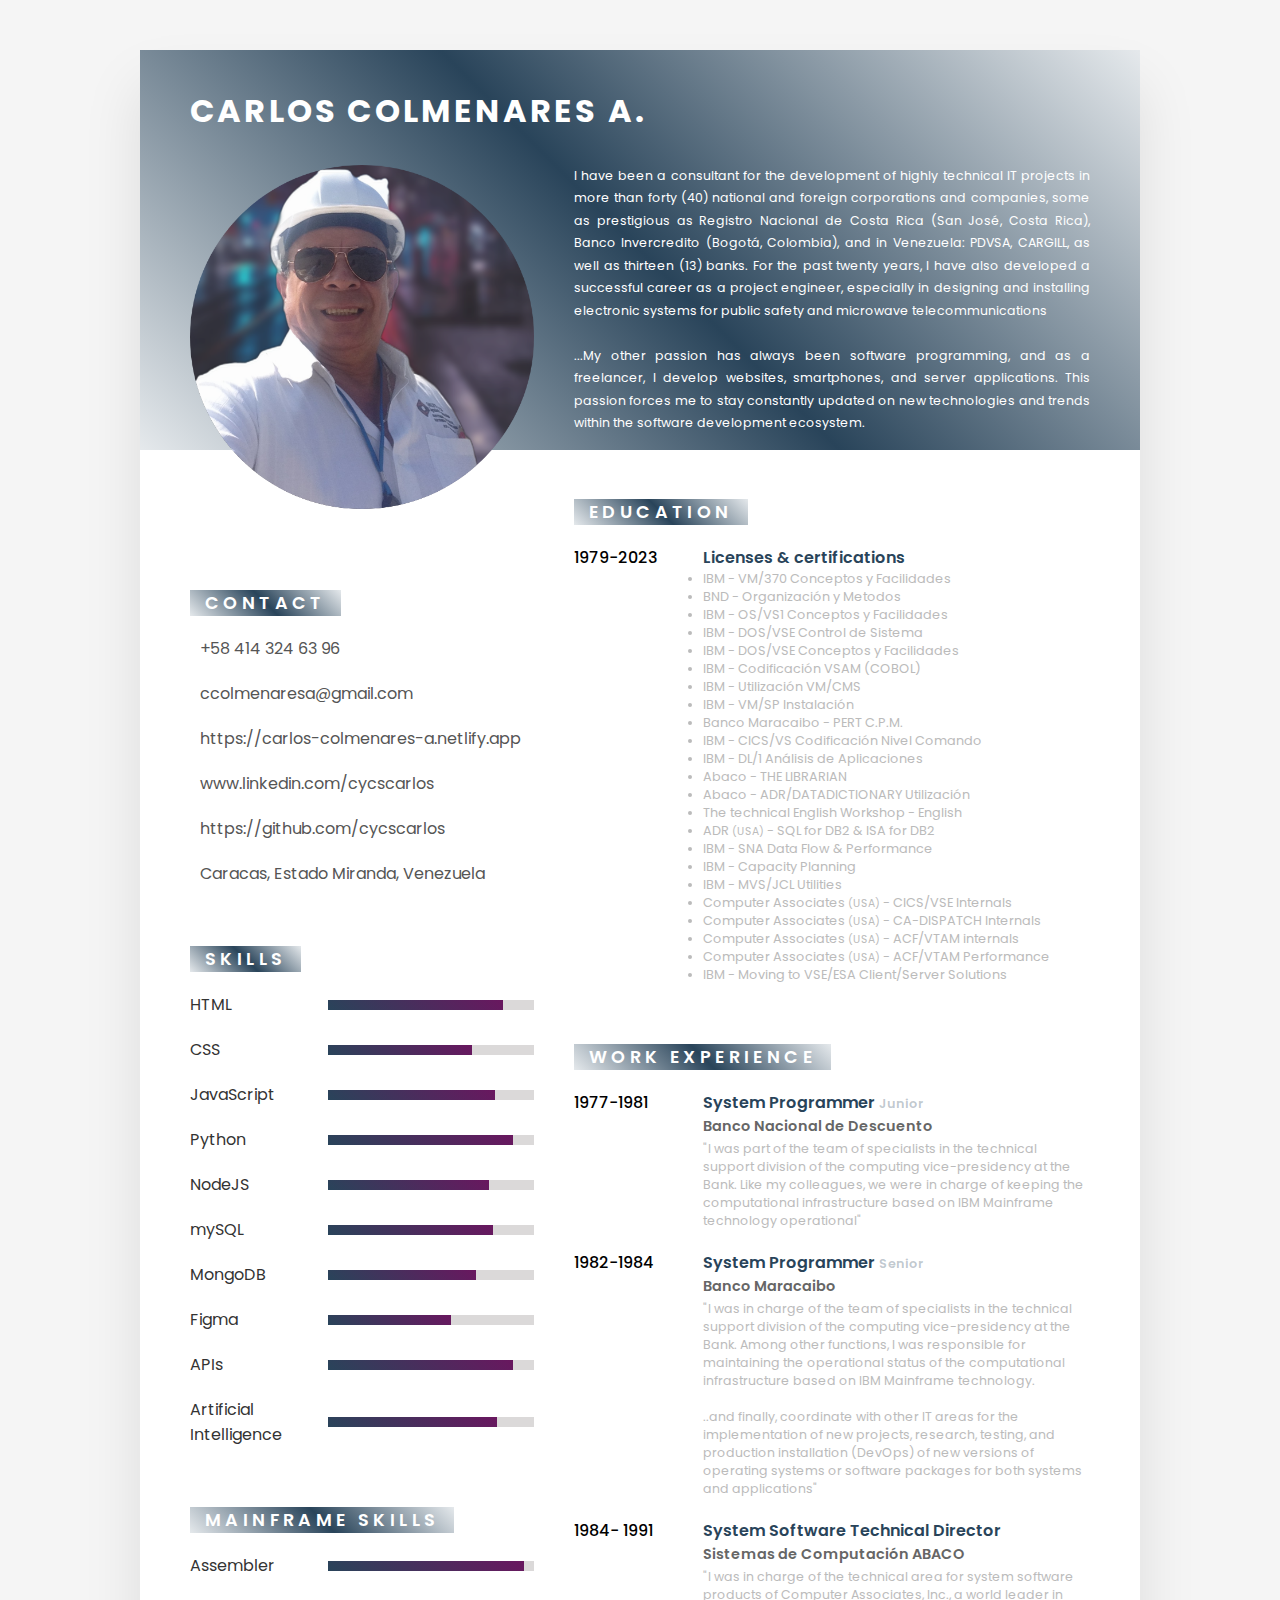
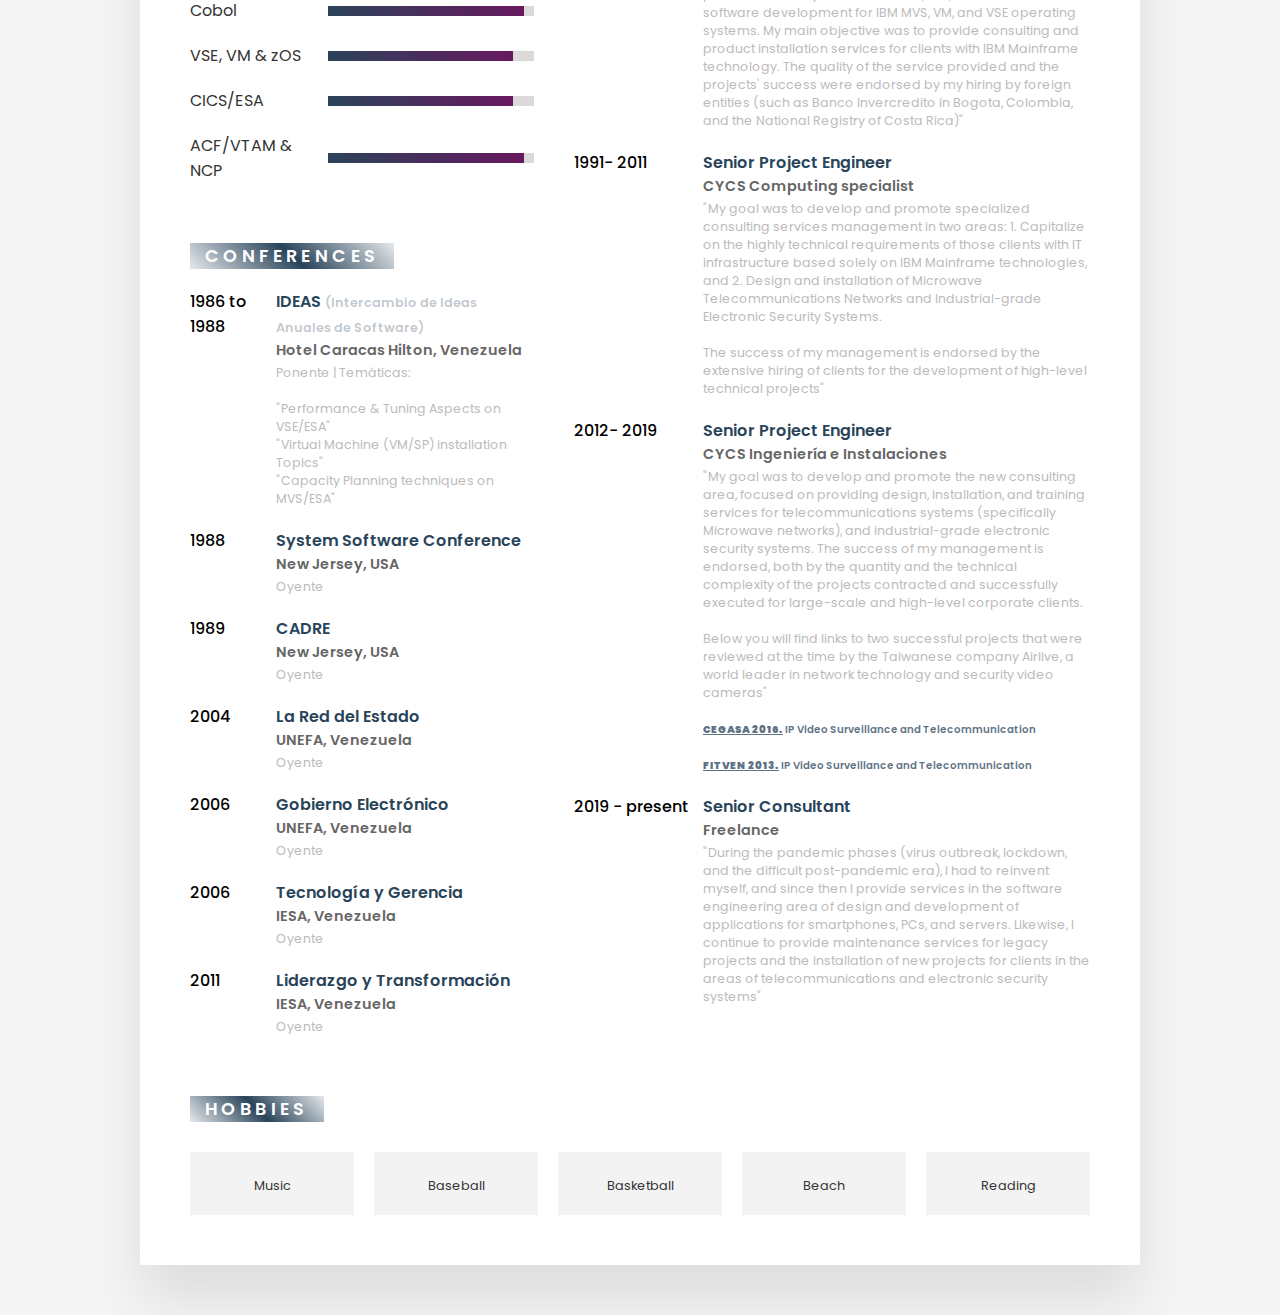
==== commit a1903991: "Ajustes al profile" ====
--- a/index.html
+++ b/index.html
@@ -32,20 +32,19 @@
           </div>
           <div class="rightSide">
             <p>
-              ¡Software Developer! I have been a consultant for the development
-              of highly technical IT projects in more than forty (40) national
-              and foreign corporations and companies, some as prestigious as
-              Registro Nacional de Costa Rica (San José, Costa Rica), Banco
-              Invercredito (Bogotá, Colombia), and in Venezuela: PDVSA, CARGILL,
-              as well as thirteen (13) banks. For the past twenty years, I have
-              also developed a successful career as a project engineer,
-              especially in designing and installing electronic systems for
-              public safety and microwave telecommunications<br /><br />...My
-              other passion has always been software programming, and as a
-              freelancer, I develop websites, smartphones, and server
-              applications. This passion forces me to stay constantly updated on
-              new technologies and trends within the software development
-              ecosystem.
+              I have been a consultant for the development of highly technical
+              IT projects in more than forty (40) national and foreign
+              corporations and companies, some as prestigious as Registro
+              Nacional de Costa Rica (San José, Costa Rica), Banco Invercredito
+              (Bogotá, Colombia), and in Venezuela: PDVSA, CARGILL, as well as
+              thirteen (13) banks. For the past twenty years, I have also
+              developed a successful career as a project engineer, especially in
+              designing and installing electronic systems for public safety and
+              microwave telecommunications<br /><br />...My other passion has
+              always been software programming, and as a freelancer, I develop
+              websites, smartphones, and server applications. This passion
+              forces me to stay constantly updated on new technologies and
+              trends within the software development ecosystem.
             </p>
           </div>
         </div>
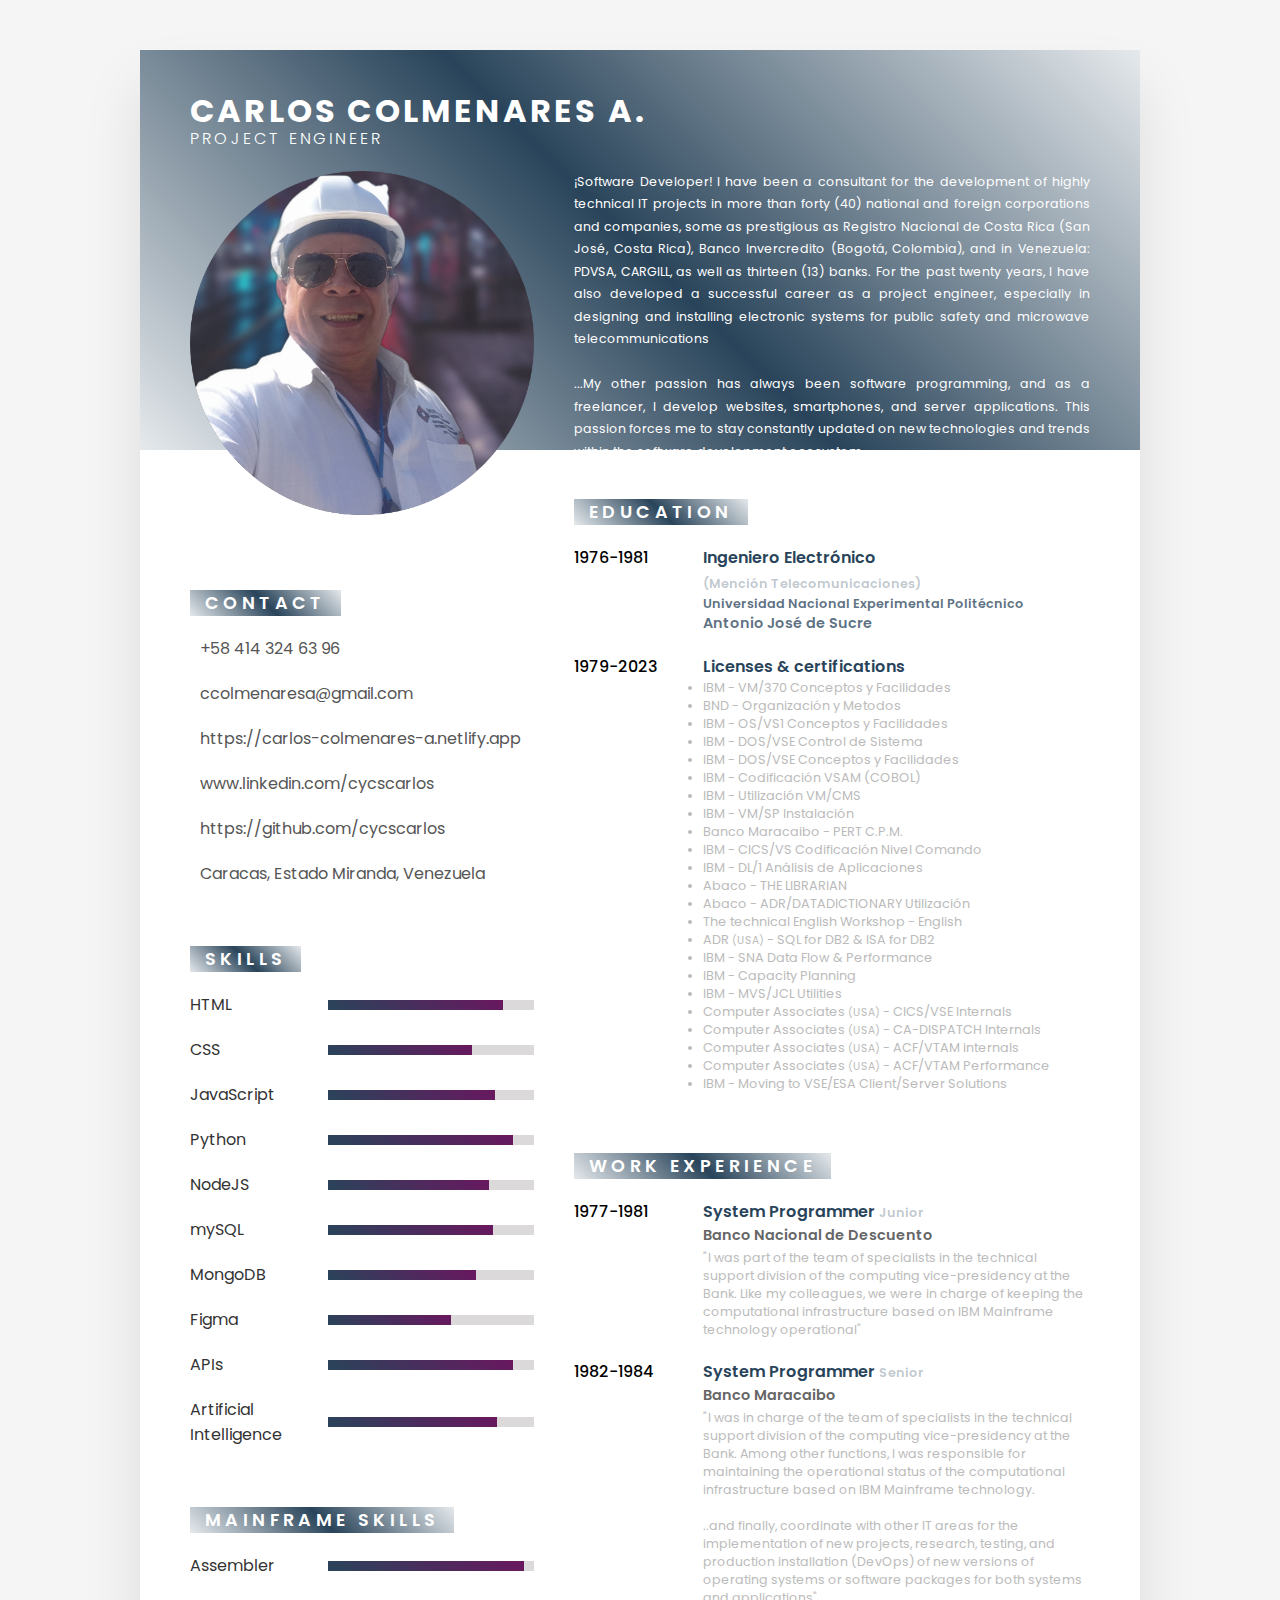
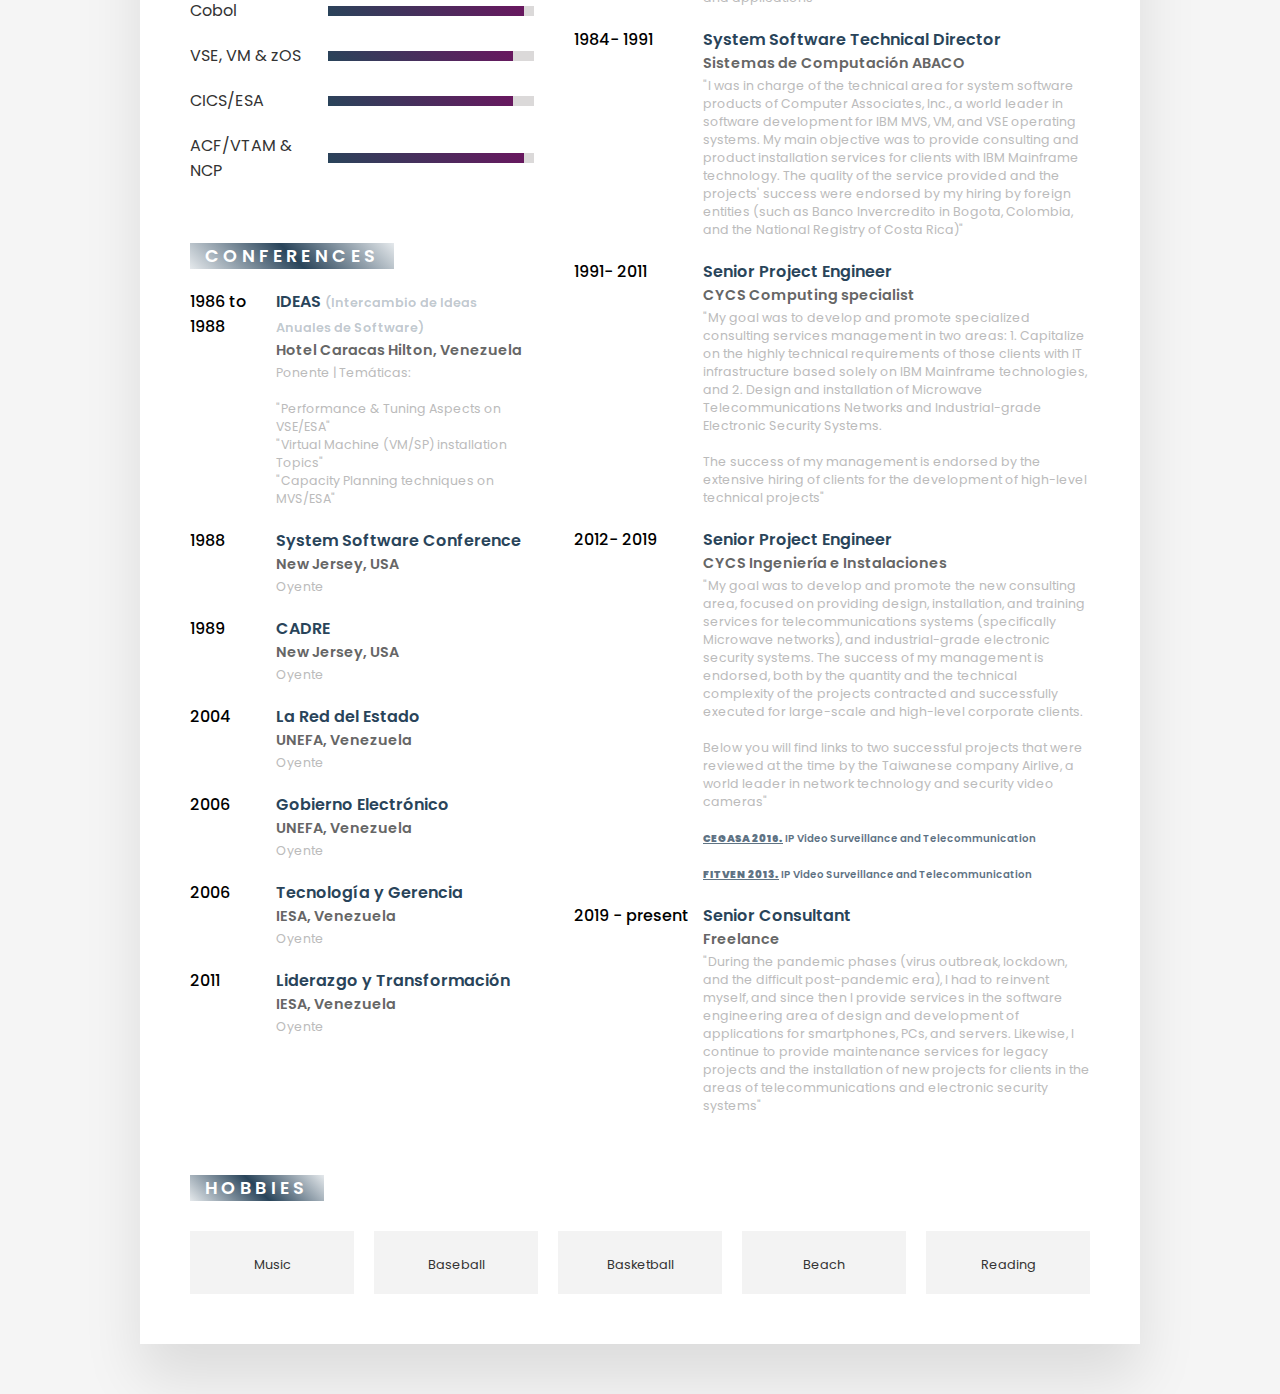
==== commit c1c7f06d: "Se agregó un .docx y un pdf" ====
--- a/index.html
+++ b/index.html
@@ -22,8 +22,7 @@
   <body>
     <div class="container">
       <div class="top">
-        <!-- <h2>Carlos Colmenares A.<br /><span>Software Developer & Consulting services specialist</span></h2> -->
-        <h2>Carlos Colmenares A.<br /><br /></h2>
+        <h2>Carlos Colmenares A.<br /><span>Project Engineer</span></h2>
         <div class="group">
           <div class="leftSide">
             <div class="imgBx">
@@ -32,19 +31,20 @@
           </div>
           <div class="rightSide">
             <p>
-              I have been a consultant for the development of highly technical
-              IT projects in more than forty (40) national and foreign
-              corporations and companies, some as prestigious as Registro
-              Nacional de Costa Rica (San José, Costa Rica), Banco Invercredito
-              (Bogotá, Colombia), and in Venezuela: PDVSA, CARGILL, as well as
-              thirteen (13) banks. For the past twenty years, I have also
-              developed a successful career as a project engineer, especially in
-              designing and installing electronic systems for public safety and
-              microwave telecommunications<br /><br />...My other passion has
-              always been software programming, and as a freelancer, I develop
-              websites, smartphones, and server applications. This passion
-              forces me to stay constantly updated on new technologies and
-              trends within the software development ecosystem.
+              ¡Software Developer! I have been a consultant for the development
+              of highly technical IT projects in more than forty (40) national
+              and foreign corporations and companies, some as prestigious as
+              Registro Nacional de Costa Rica (San José, Costa Rica), Banco
+              Invercredito (Bogotá, Colombia), and in Venezuela: PDVSA, CARGILL,
+              as well as thirteen (13) banks. For the past twenty years, I have
+              also developed a successful career as a project engineer,
+              especially in designing and installing electronic systems for
+              public safety and microwave telecommunications<br /><br />...My
+              other passion has always been software programming, and as a
+              freelancer, I develop websites, smartphones, and server
+              applications. This passion forces me to stay constantly updated on
+              new technologies and trends within the software development
+              ecosystem.
             </p>
           </div>
         </div>
@@ -232,7 +232,7 @@
         <div class="right_side">
           <h4 class="adjstMargin">Education</h4>
           <div class="edu_group">
-            <!-- <div class="edu_groupBx">
+            <div class="edu_groupBx">
               <p>1976-1981</p>
               <div class="value">
                 <b
@@ -244,7 +244,7 @@
                   <br /><b class="degree">Antonio José de Sucre</b>
                 </p>
               </div>
-            </div> -->
+            </div>
             <div class="edu_groupBx">
               <p>1979-2023</p>
               <div class="value">
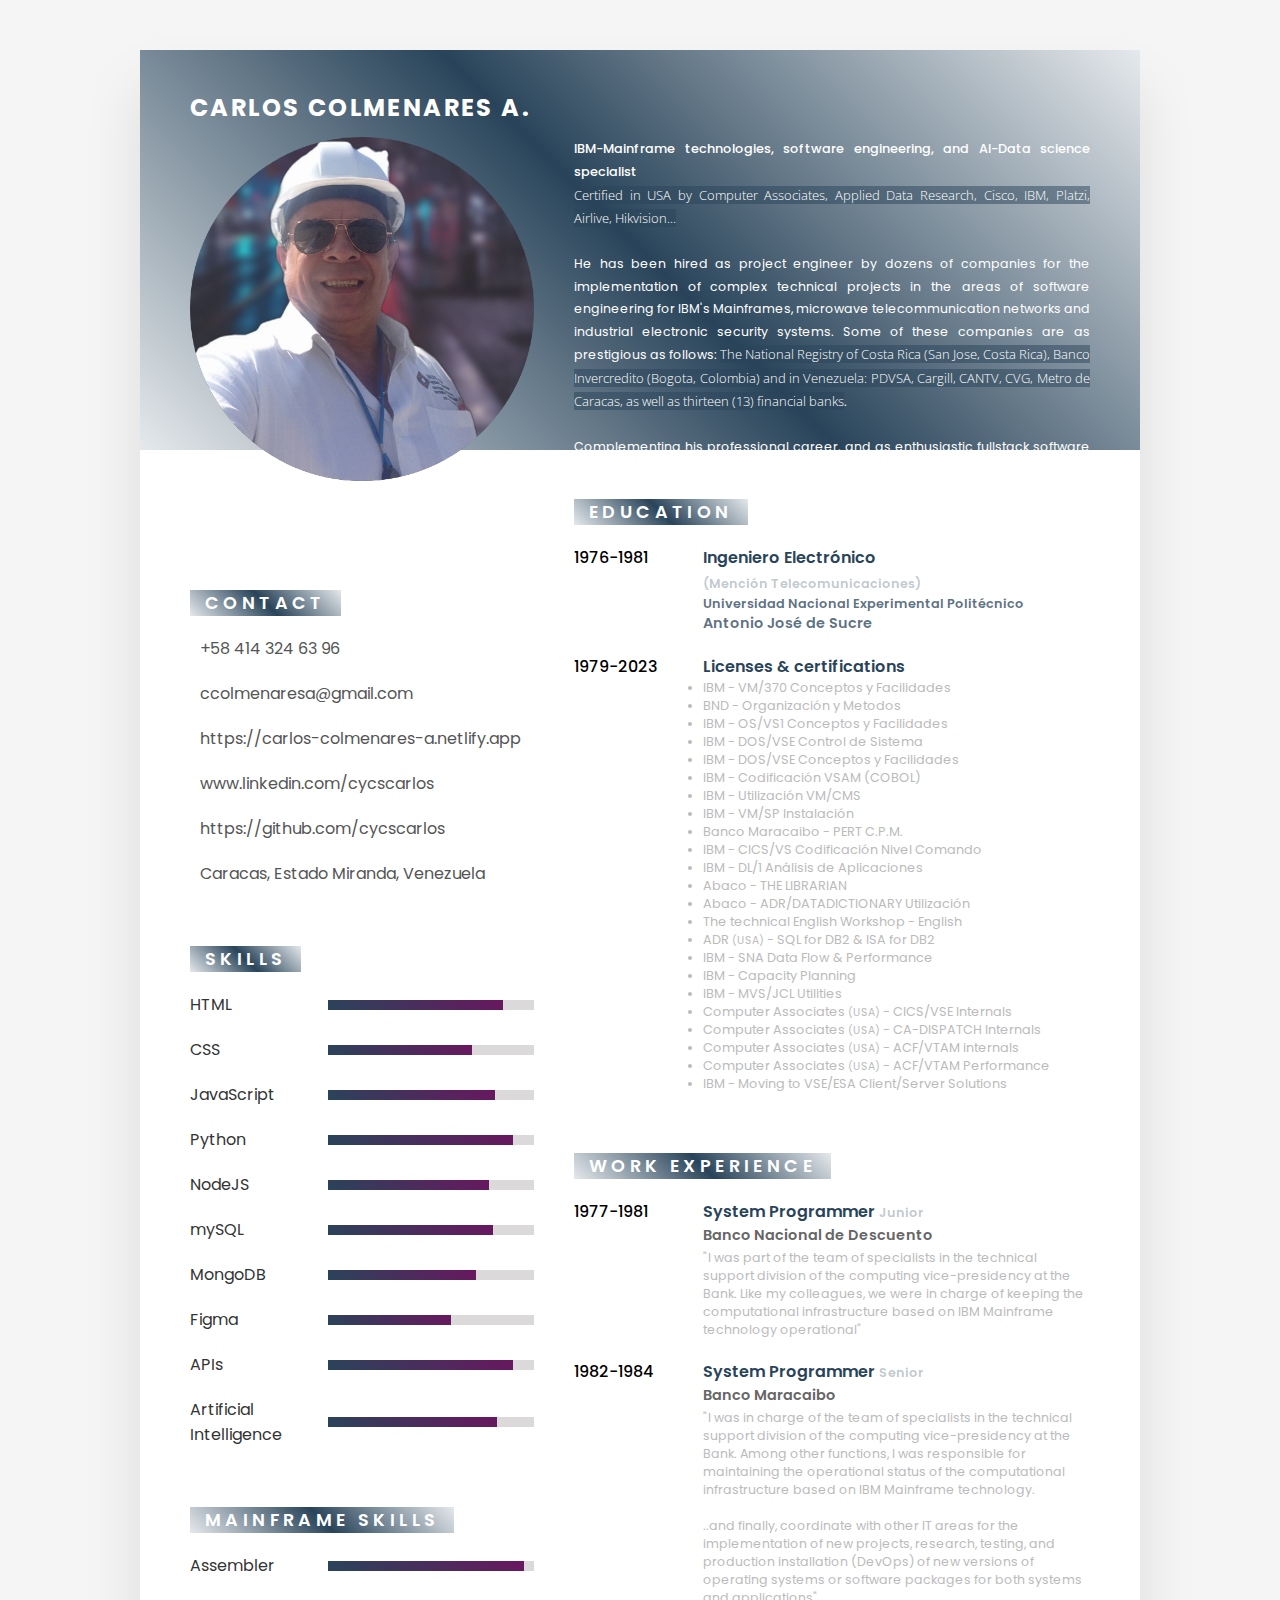
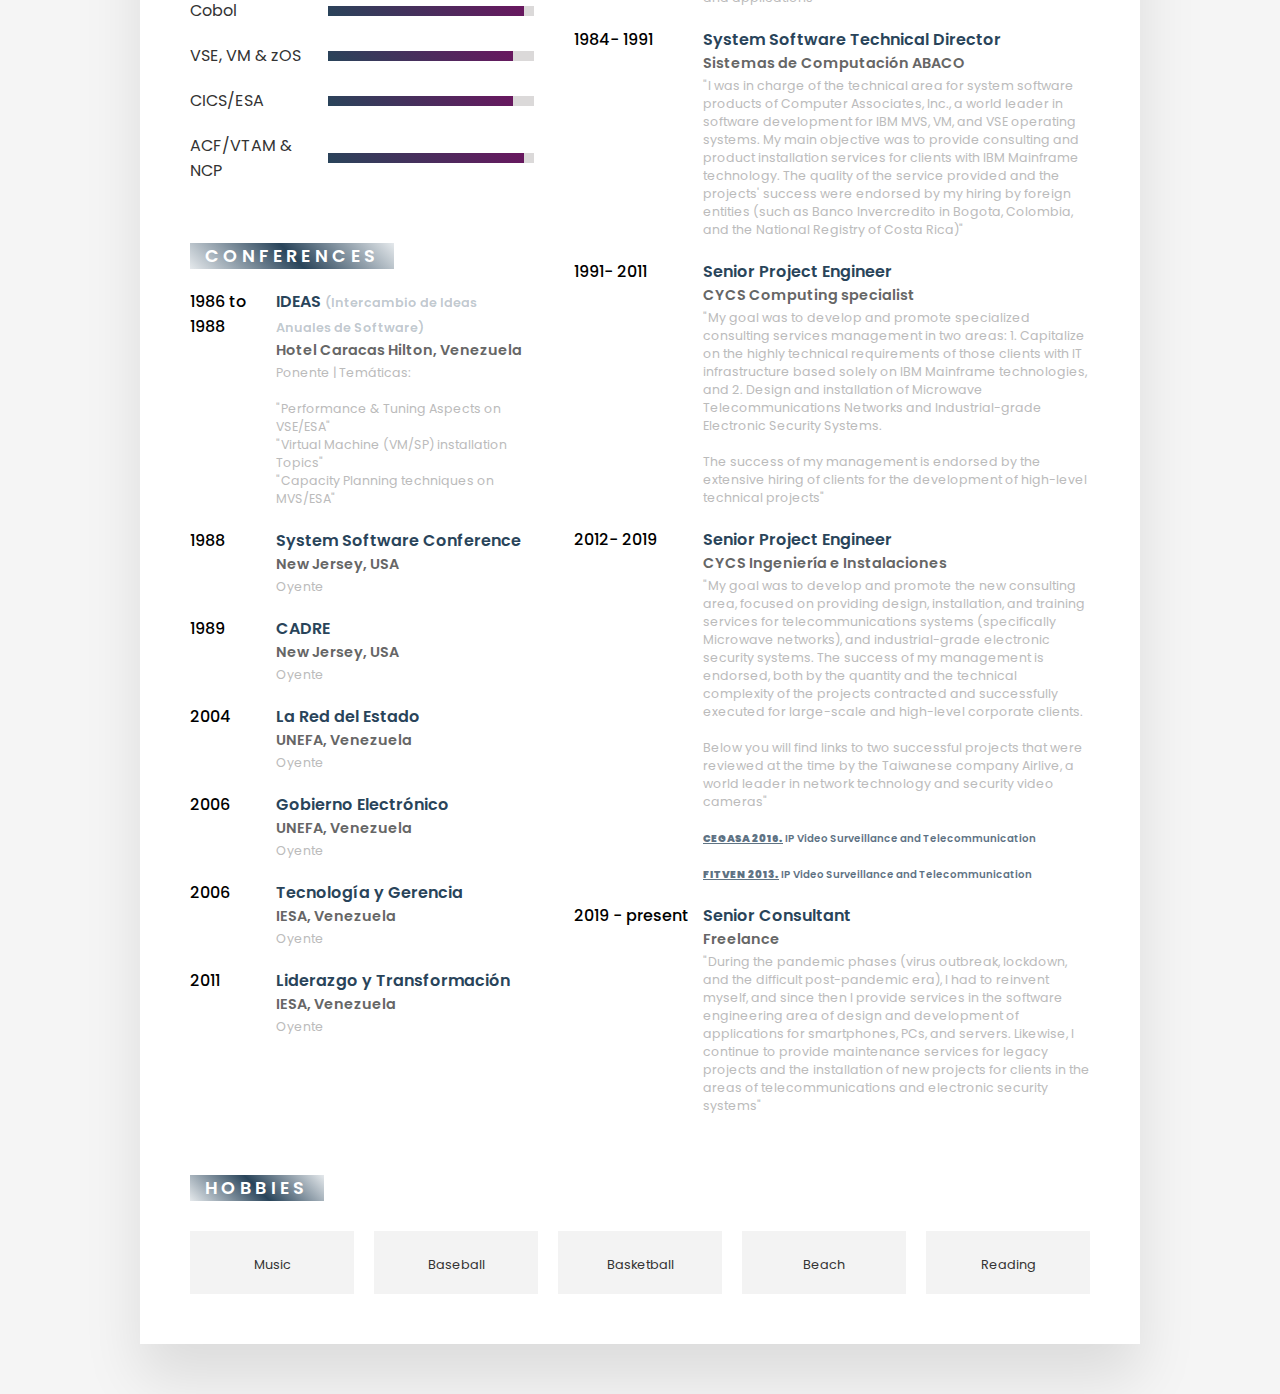
==== commit dd59d3b1: "Ajustes al contenido del profile" ====
--- a/index.html
+++ b/index.html
@@ -22,7 +22,8 @@
   <body>
     <div class="container">
       <div class="top">
-        <h2>Carlos Colmenares A.<br /><span>Project Engineer</span></h2>
+        <!-- <h2>Carlos Colmenares A.<br /><span>Project Engineer</span></h2> -->
+        <h2>Carlos Colmenares A.</h2>
         <div class="group">
           <div class="leftSide">
             <div class="imgBx">
@@ -31,20 +32,28 @@
           </div>
           <div class="rightSide">
             <p>
-              ¡Software Developer! I have been a consultant for the development
-              of highly technical IT projects in more than forty (40) national
-              and foreign corporations and companies, some as prestigious as
-              Registro Nacional de Costa Rica (San José, Costa Rica), Banco
-              Invercredito (Bogotá, Colombia), and in Venezuela: PDVSA, CARGILL,
-              as well as thirteen (13) banks. For the past twenty years, I have
-              also developed a successful career as a project engineer,
-              especially in designing and installing electronic systems for
-              public safety and microwave telecommunications<br /><br />...My
-              other passion has always been software programming, and as a
-              freelancer, I develop websites, smartphones, and server
-              applications. This passion forces me to stay constantly updated on
-              new technologies and trends within the software development
-              ecosystem.
+              <span class="especialidad">
+                IBM-Mainframe technologies, software engineering, and AI-Data
+                science specialist</span
+              ><br />
+              <span class="certificacion">
+                Certified in USA by Computer Associates, Applied Data Research,
+                Cisco, IBM, Platzi, Airlive, Hikvision...</span
+              ><br /><br />
+              He has been hired as project engineer by dozens of companies for
+              the implementation of complex technical projects in the areas of
+              software engineering for IBM's Mainframes, microwave
+              telecommunication networks and industrial electronic security
+              systems. Some of these companies are as prestigious as follows:
+              <span class="empresas"
+                >The National Registry of Costa Rica (San Jose, Costa Rica),
+                Banco Invercredito (Bogota, Colombia) and in Venezuela: PDVSA,
+                Cargill, CANTV, CVG, Metro de Caracas, as well as thirteen (13)
+                financial banks</span
+              >.<br /><br />
+              Complementing his professional career, and as enthusiastic
+              fullstack software programmer, he develops software apps, and
+              websites at professional level for PCs and smartphones.
             </p>
           </div>
         </div>
--- a/assets/css/style.css
+++ b/assets/css/style.css
@@ -13,6 +13,7 @@
   align-items: center;
   min-height: 100vh;
   background-color: #f5f5f5;
+  --text-color-small: rgb(41, 68, 90, 0.5);
 
   --step--4: clamp(0.58rem, 0.55rem + 0.12vw, 0.64rem);
   --step--3: clamp(0.69rem, 0.65rem + 0.21vw, 0.8rem);
@@ -46,7 +47,7 @@
 }
 
 h2 {
-  font-size: var(--h2);
+  /* font-size: var(--h2); */
   color: #fff;
   text-transform: uppercase;
   line-height: 0.7em;
@@ -76,6 +77,30 @@
   /* width: 100%; */
   /* width: clamp(250px, 100%, 800px); */
   width: clamp(10vw, 100%, 110%);
+}
+
+.group .rightSide span.especialidad {
+  font-size: var(--step--3);
+  font-weight: 500;
+  margin-bottom: 0.5rem;
+}
+
+.group .rightSide span.certificacion {
+  font-size: var(--step--3);
+  text-align: initial;
+  font-family: open sans condensed;
+  background-color: var(--text-color-small);
+  color: var(--white);
+  font-weight: 100;
+}
+
+.group .rightSide span.empresas {
+  font-size: var(--step--3);
+  text-align: initial;
+  font-family: open sans condensed;
+  background-color: var(--text-color-small);
+  color: var(--white);
+  font-weight: 100;
 }
 
 .group p {
